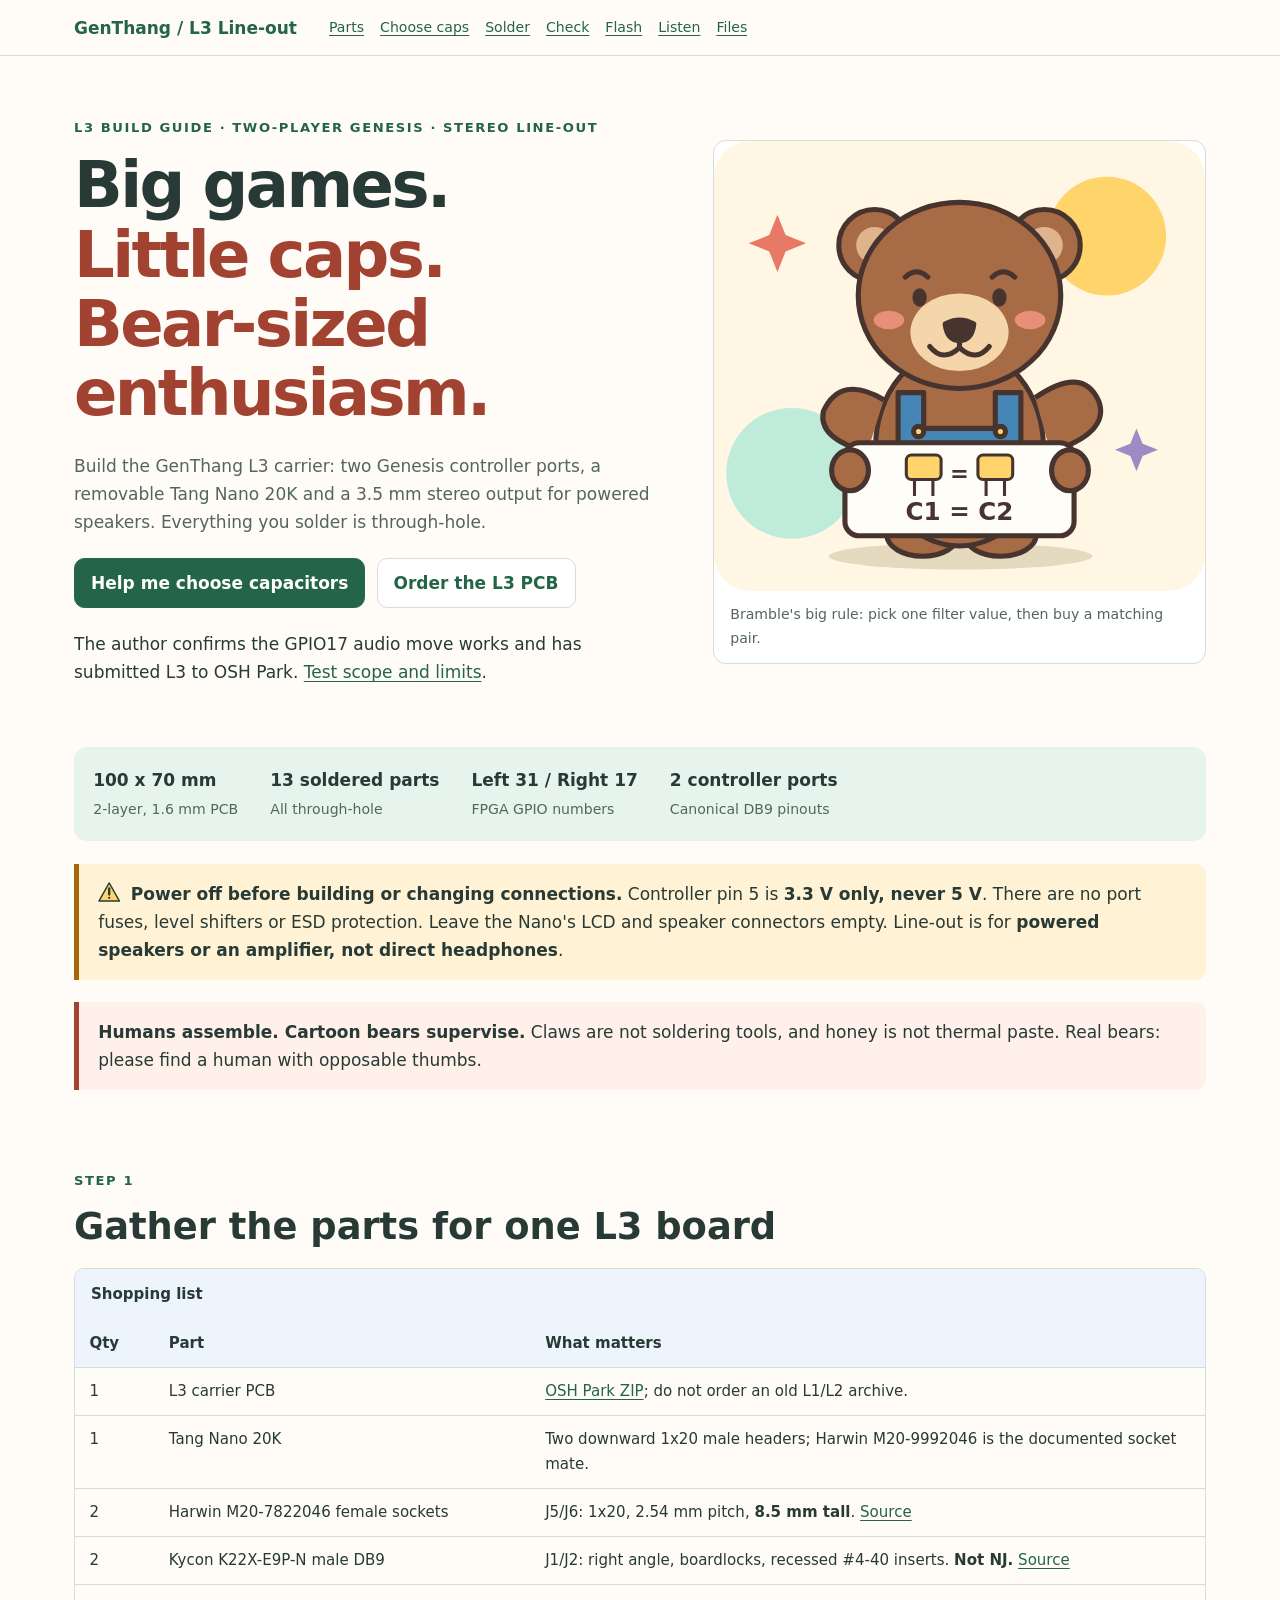
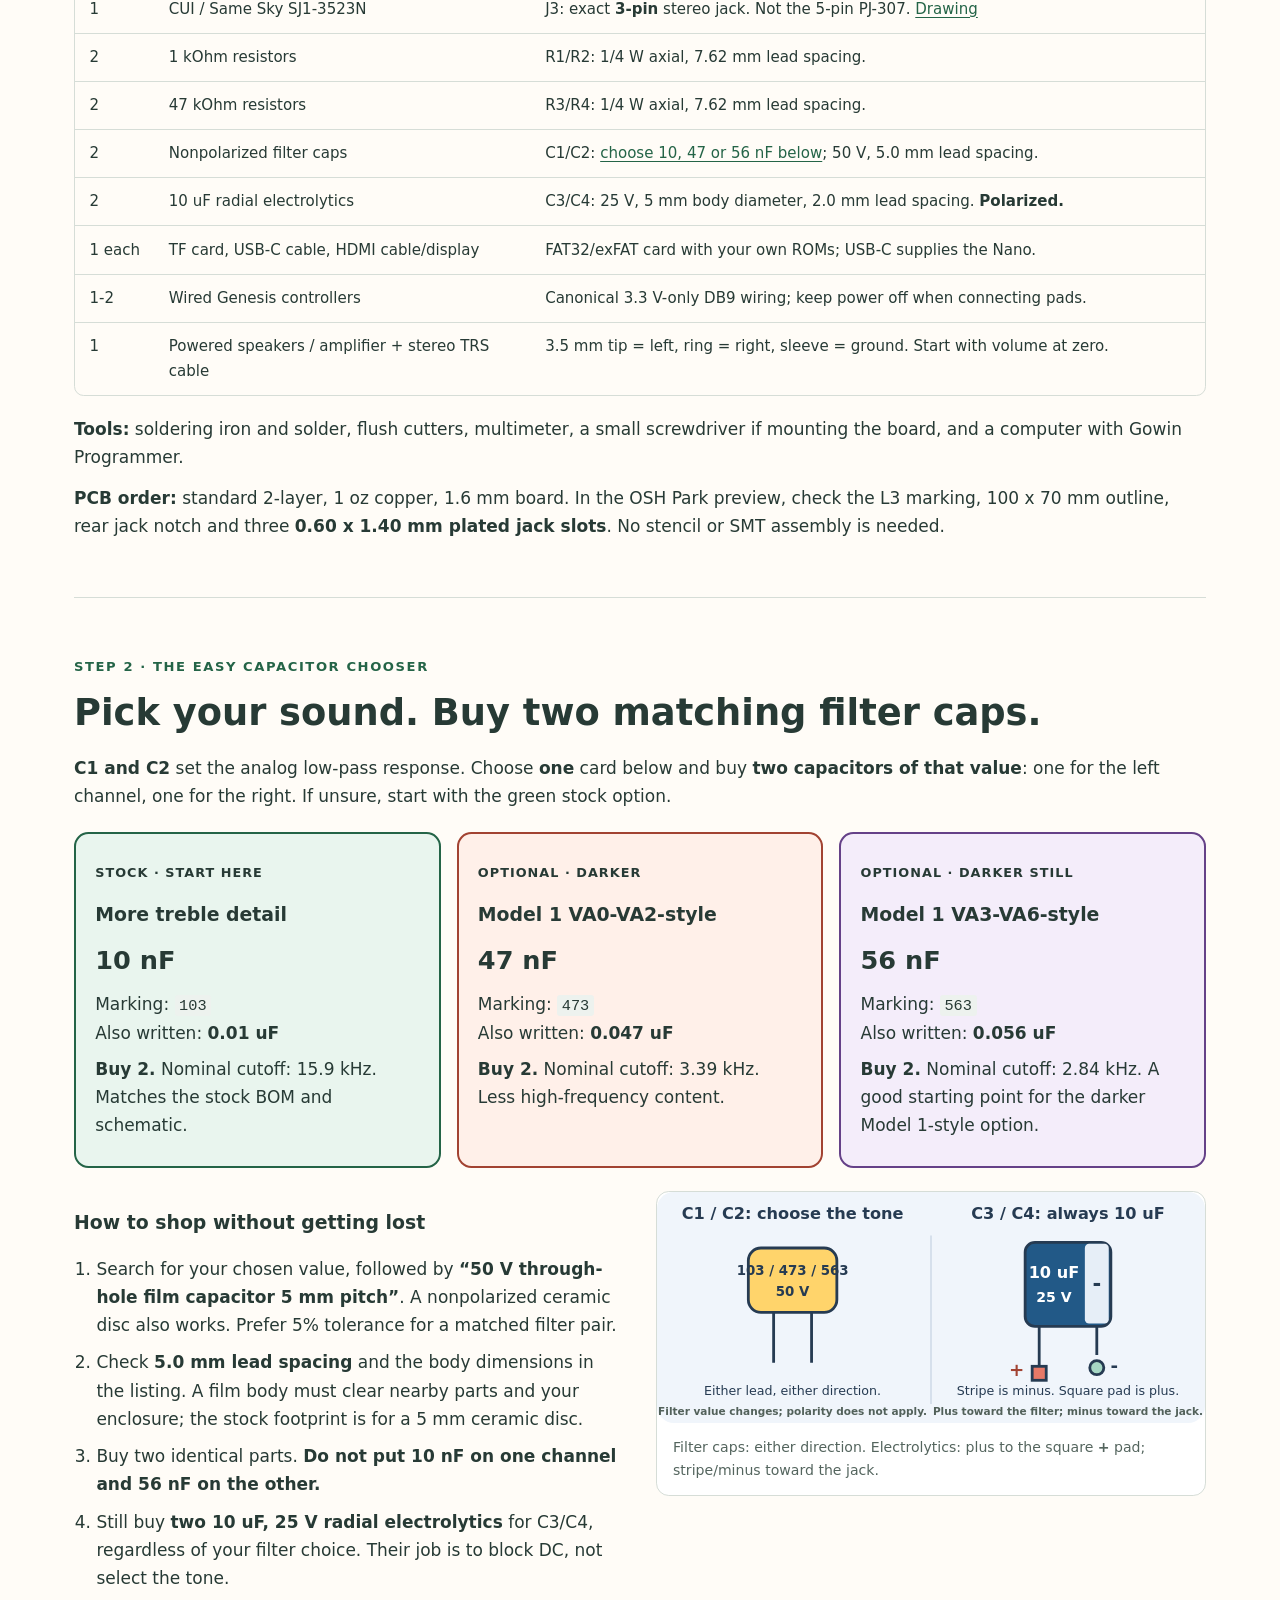
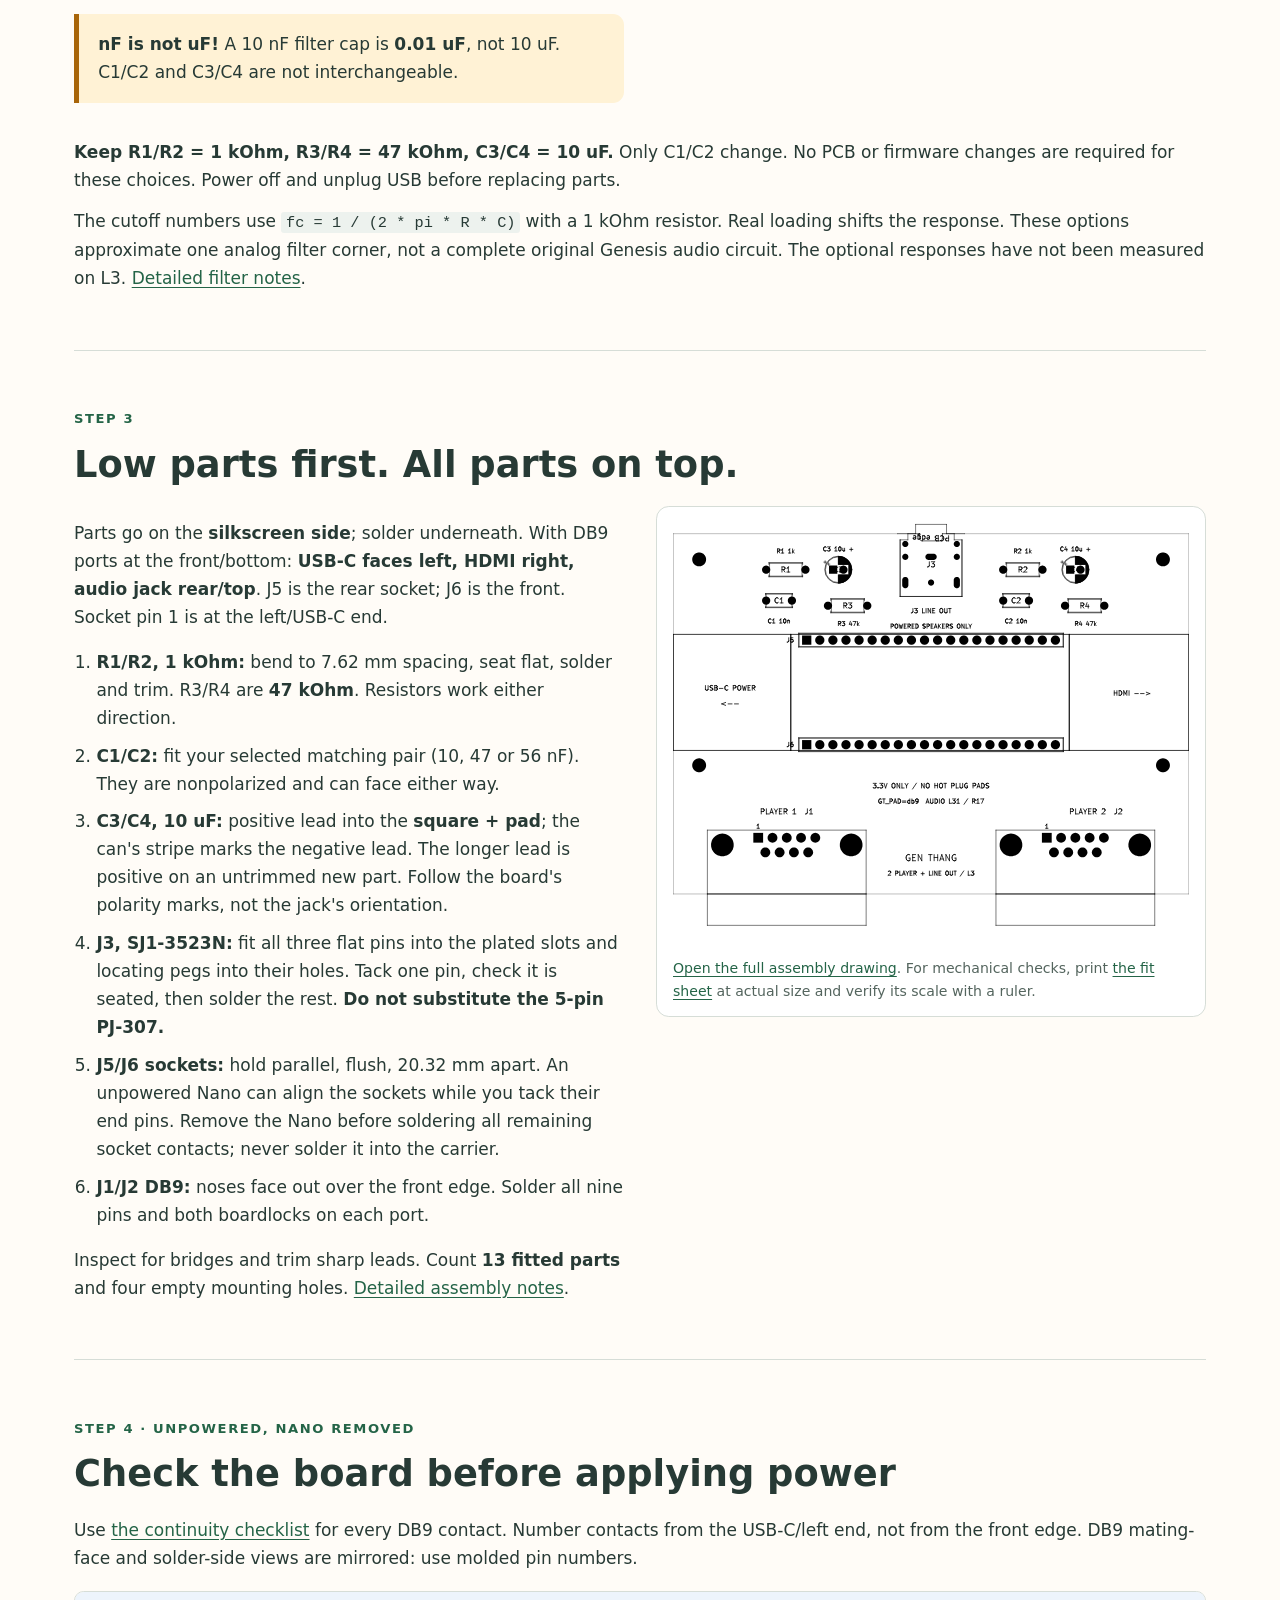
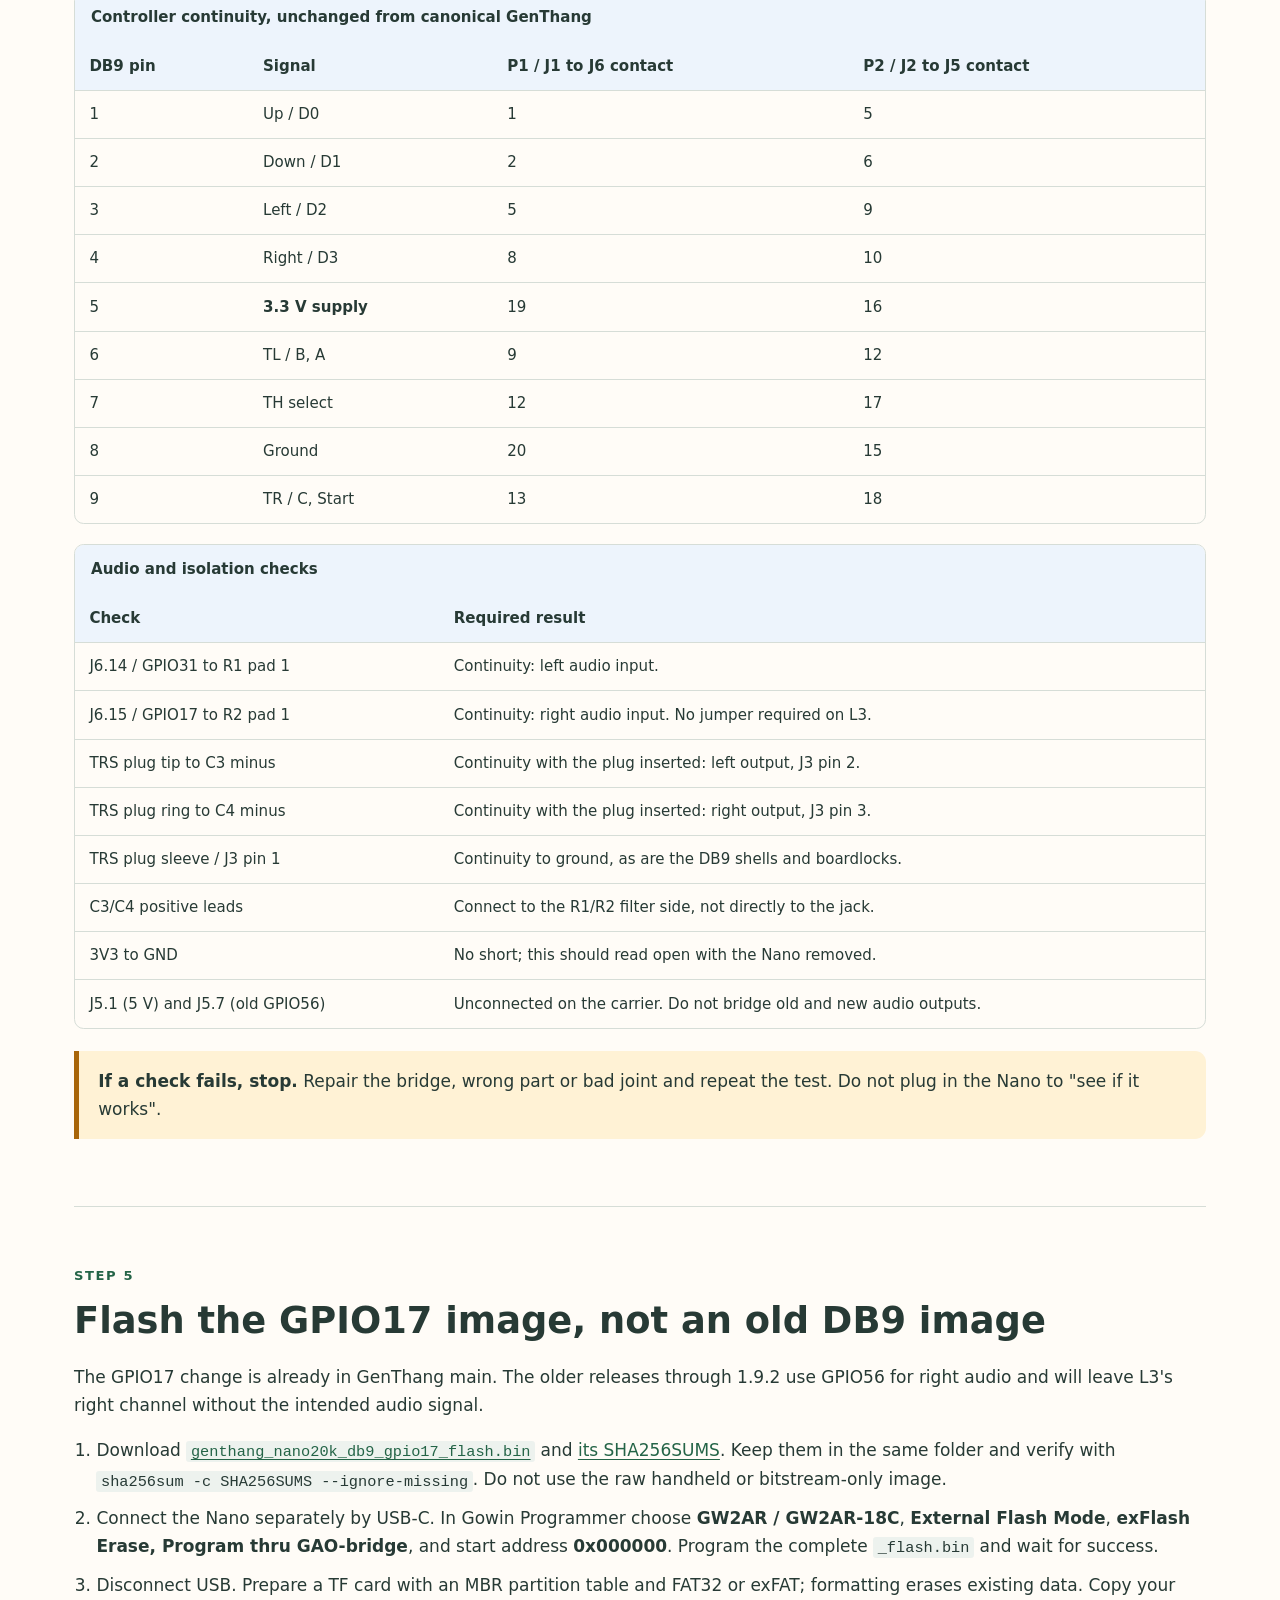
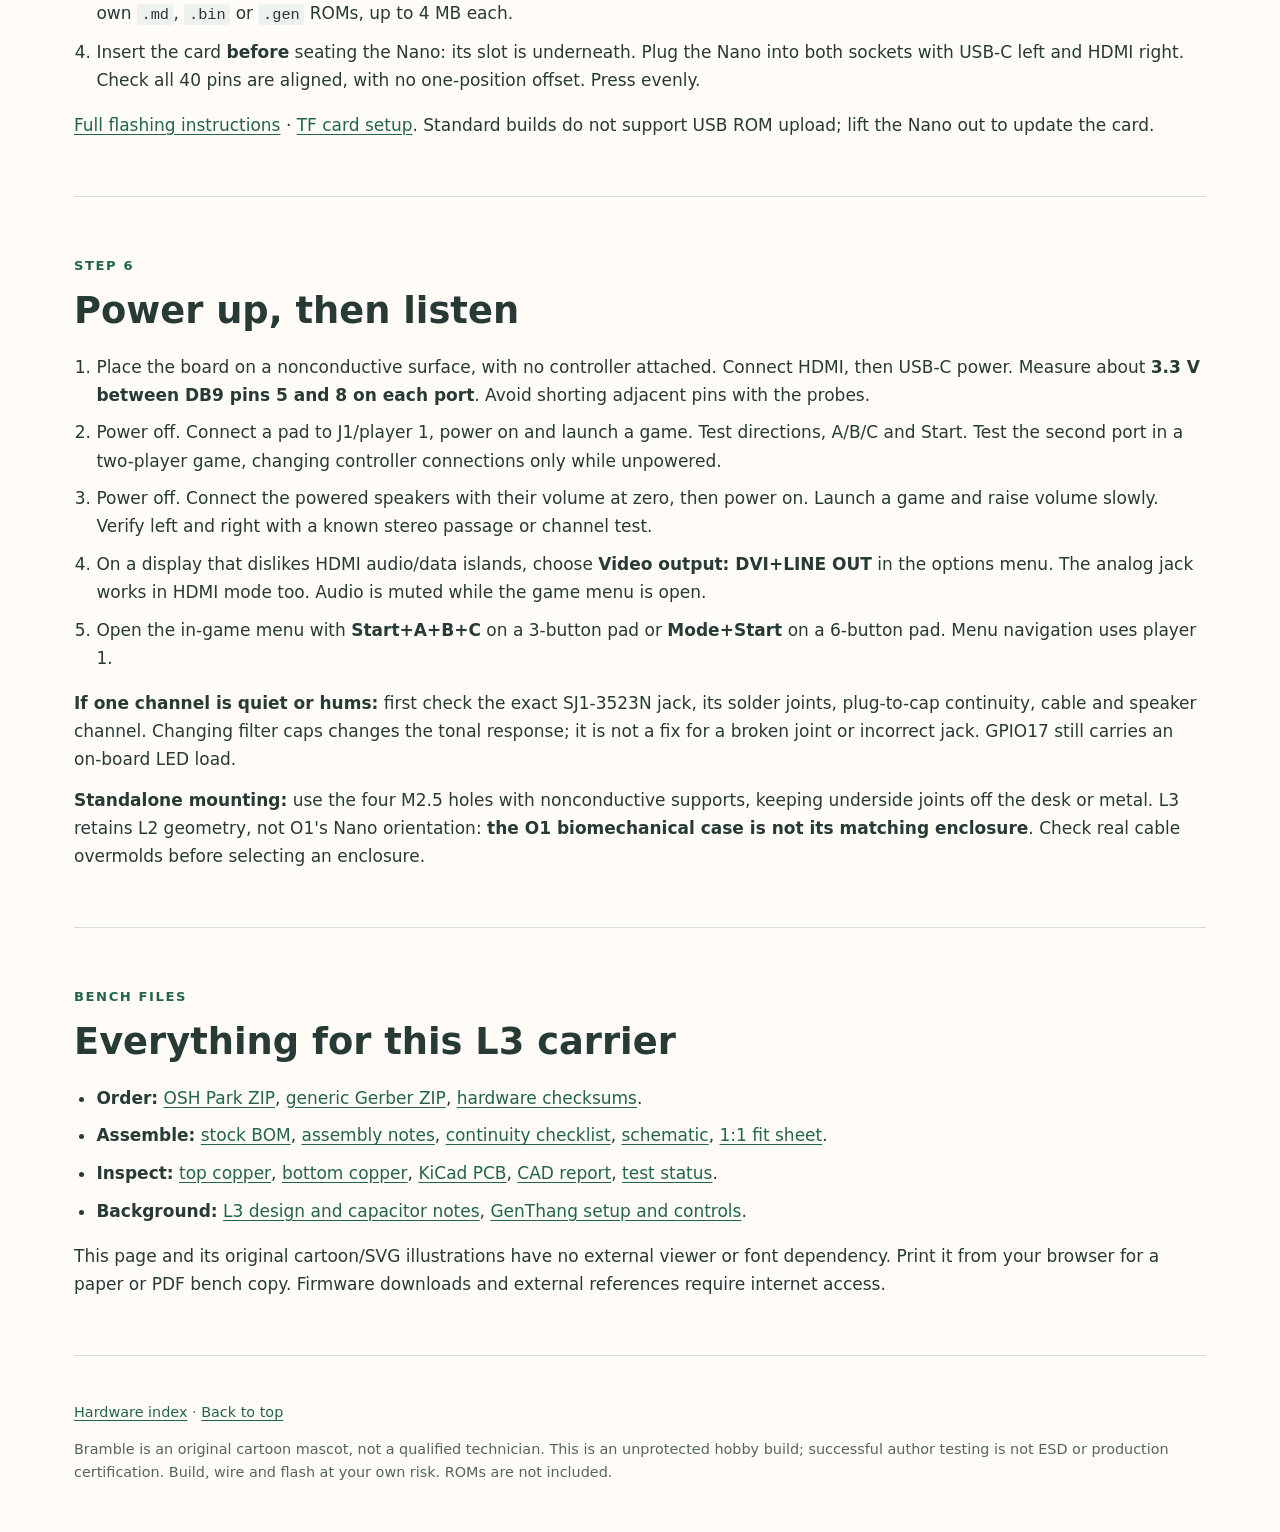
==== hardware/dual-db9-lineout-pcb/index.html @ 8c414268 "Add standalone L3 line-out carrier and colorful assembly guide Import the tested GPIO17 audio carrie" ====
<!doctype html>
<html lang="en">
<head>
<meta charset="utf-8">
<meta name="viewport" content="width=device-width, initial-scale=1">
<meta name="description" content="A colorful GenThang L3 dual-DB9 line-out build guide, with a cartoon bear, simple capacitor choices, soldering steps, GPIO17 firmware and electrical checks.">
<title>GenThang L3 · The bear's guide to stereo line-out</title>
<style>
  :root { color-scheme: light; --bg: #fffcf7; --panel: #fff; --text: #273a35; --muted: #54655e; --line: #d6ddd7; --green: #246447; --blue: #225987; --purple: #654188; --coral: #a24332; }
  * { box-sizing: border-box; }
  html { scroll-behavior: smooth; scroll-padding-top: 6rem; }
  body { margin: 0; color: var(--text); background: var(--bg); font: 17px/1.65 system-ui, sans-serif; overflow-wrap: anywhere; }
  a { color: var(--green); text-underline-offset: .2em; }
  a:hover { color: #163e2c; }
  a:focus-visible { outline: 3px solid var(--blue); outline-offset: 4px; }
  h1 { font-size: clamp(2.5rem, 5vw, 4.3rem); line-height: 1.08; letter-spacing: -.04em; margin: .7rem 0 1.5rem; }
  h1 span { color: var(--coral); }
  h2 { font-size: clamp(1.7rem, 3vw, 2.3rem); line-height: 1.2; margin: .5rem 0 1.2rem; }
  h3 { font-size: 1.18rem; margin: 1rem 0 .6rem; }
  p { margin: .8rem 0; }
  .skip { position: absolute; top: -5rem; left: 1rem; }
  .skip:focus { top: 1rem; z-index: 3; background: white; padding: .5rem; }
  nav { position: sticky; top: 0; z-index: 2; background: #fffcf7f5; border-bottom: 1px solid var(--line); }
  .nav-inner { max-width: 1180px; margin: auto; padding: .85rem 1.5rem; display: flex; align-items: center; gap: 2rem; }
  .brand { font-weight: 800; text-decoration: none; white-space: nowrap; }
  .nav-links { display: flex; gap: 1rem; overflow-x: auto; font-size: .88rem; }
  .nav-links a { white-space: nowrap; }
  header, main, footer { max-width: 1180px; margin: auto; padding: 0 1.5rem; }
  .hero { display: grid; grid-template-columns: minmax(0, 1.2fr) minmax(0, 1fr); gap: 3rem; align-items: center; padding-top: 3rem; padding-bottom: 3rem; }
  .eyebrow, .step-number { color: var(--green); font-weight: 800; font-size: .82rem; text-transform: uppercase; letter-spacing: .12em; }
  .lede, figcaption, footer { color: var(--muted); }
  .actions { display: flex; flex-wrap: wrap; gap: .7rem; margin: 1.4rem 0; }
  .button { padding: .6rem 1rem; border: 1px solid var(--line); border-radius: .65rem; text-decoration: none; font-weight: 750; background: white; }
  .button.primary { color: white; background: var(--green); border-color: var(--green); }
  .button:hover { border-color: var(--green); }
  .specs { display: flex; flex-wrap: wrap; gap: 1rem 2rem; padding: 1.2rem; background: #e7f4ed; border-radius: .8rem; }
  .specs span { color: var(--muted); font-size: .88rem; }
  .notice { border-left: 5px solid var(--blue); background: #edf4fc; padding: 1rem 1.2rem; margin: 1.4rem 0; border-radius: 0 .7rem .7rem 0; }
  .warning { border-color: #a86509; background: #fff2d5; }
  .bear-note { border-color: var(--coral); background: #fff0e9; }
  .warning-sign { display: inline-block; width: 1.4rem; height: 1.4rem; vertical-align: text-bottom; margin-right: .3rem; }
  section { padding: 2.8rem 0; border-bottom: 1px solid var(--line); }
  .split { display: grid; grid-template-columns: minmax(0, 1fr) minmax(0, 1fr); gap: 2rem; align-items: start; }
  .choices { display: grid; grid-template-columns: repeat(3, minmax(0, 1fr)); gap: 1rem; margin: 1.4rem 0; }
  .choice { padding: 1.2rem; border: 2px solid; border-radius: .9rem; }
  .choice.stock { background: #e9f5ee; border-color: var(--green); }
  .choice.warm { background: #fff0e9; border-color: var(--coral); }
  .choice.dark { background: #f4edfa; border-color: var(--purple); }
  .choice strong { font-size: 1.6rem; }
  .choice .label { font-size: .8rem; letter-spacing: .08em; text-transform: uppercase; font-weight: 800; }
  .choice p { margin: .5rem 0; }
  .table-wrap { overflow-x: auto; border: 1px solid var(--line); border-radius: .6rem; margin: 1.2rem 0; }
  table { width: 100%; border-collapse: collapse; font-size: .94rem; }
  caption { text-align: left; font-weight: 750; padding: .8rem 1rem; background: #edf4fc; }
  th, td { padding: .7rem .9rem; text-align: left; vertical-align: top; border-bottom: 1px solid var(--line); }
  th { background: #edf4fc; }
  tr:last-child td { border-bottom: 0; }
  td:first-child { white-space: nowrap; }
  figure { margin: 0; border: 1px solid var(--line); background: white; border-radius: .8rem; overflow: hidden; }
  img { display: block; width: 100%; height: auto; }
  .technical { padding: 1rem; }
  figcaption { padding: .8rem 1rem; font-size: .88rem; }
  ol, ul { padding-left: 1.4rem; }
  li { margin: .6rem 0; }
  code { font-size: .9em; background: #edf2ee; padding: .1em .3em; border-radius: .2rem; overflow-wrap: anywhere; }
  footer { padding-top: 2rem; padding-bottom: 2.5rem; font-size: .9rem; }
  @media (max-width: 760px) {
    html { scroll-padding-top: 9rem; }
    .hero, .split, .choices { grid-template-columns: minmax(0, 1fr); }
    .hero { padding-top: 2rem; gap: 1.5rem; }
    .hero figure { max-width: 440px; margin: auto; }
    .nav-inner { display: block; padding: .6rem 1rem; }
    .brand { white-space: normal; }
    .nav-links { margin-top: .4rem; }
    header, main, footer { padding-left: 1rem; padding-right: 1rem; }
    section { padding: 2rem 0; }
  }
  @media (prefers-reduced-motion: reduce) { html { scroll-behavior: auto; } }
  @media print {
    body { background: white; font-size: 11pt; }
    nav, .skip, .actions { display: none; }
    header, main, footer { max-width: none; padding: 0; }
    .hero, section { padding: 1rem 0; }
    .table-wrap { overflow: visible; }
    h2, h3 { break-after: avoid; }
    figure, tr, .notice, .choice { break-inside: avoid; }
  }
</style>
</head>
<body>
<a class="skip" href="#caps">Skip to the capacitor chooser</a>
<nav aria-label="L3 build guide">
  <div class="nav-inner">
    <a class="brand" href="#top">GenThang / L3 Line-out</a>
    <div class="nav-links">
      <a href="#parts">Parts</a><a href="#caps">Choose caps</a><a href="#solder">Solder</a>
      <a href="#check">Check</a><a href="#flash">Flash</a><a href="#listen">Listen</a><a href="#downloads">Files</a>
    </div>
  </div>
</nav>
<header class="hero" id="top">
  <div>
    <p class="eyebrow">L3 build guide · two-player Genesis · stereo line-out</p>
    <h1>Big games.<br><span>Little caps.<br>Bear-sized enthusiasm.</span></h1>
    <p class="lede">Build the GenThang L3 carrier: two Genesis controller ports,
      a removable Tang Nano 20K and a 3.5 mm stereo output for powered speakers.
      Everything you solder is through-hole.</p>
    <div class="actions">
      <a class="button primary" href="#caps">Help me choose capacitors</a>
      <a class="button" href="dual-db9-lineout-L3-OSHPARK.zip" download>Order the L3 PCB</a>
    </div>
    <p>The author confirms the GPIO17 audio move works and has submitted L3 to
      OSH Park. <a href="TEST-STATUS.md">Test scope and limits</a>.</p>
  </div>
  <figure>
    <img src="assets/bear.svg" width="480" height="440" alt="Bramble, a smiling cartoon bear in blue overalls, holding two matching filter capacitors">
    <figcaption>Bramble's big rule: pick one filter value, then buy a matching pair.</figcaption>
  </figure>
</header>
<main>
  <div class="specs" aria-label="Board specifications">
    <div><b>100 x 70 mm</b><br><span>2-layer, 1.6 mm PCB</span></div>
    <div><b>13 soldered parts</b><br><span>All through-hole</span></div>
    <div><b>Left 31 / Right 17</b><br><span>FPGA GPIO numbers</span></div>
    <div><b>2 controller ports</b><br><span>Canonical DB9 pinouts</span></div>
  </div>
  <aside class="notice warning">
    <svg class="warning-sign" xmlns="http://www.w3.org/2000/svg" viewBox="0 0 48 48" aria-hidden="true">
      <path d="M24 4L46 43H2Z" fill="#ffd46b" stroke="#273a35" stroke-width="3" stroke-linejoin="round"/>
      <path d="M24 16v13" stroke="#273a35" stroke-width="5" stroke-linecap="round"/>
      <circle cx="24" cy="36" r="2.5" fill="#273a35"/>
    </svg>
    <b>Power off before building or changing connections.</b> Controller pin 5 is
    <b>3.3 V only, never 5 V</b>. There are no port fuses, level shifters or ESD
    protection. Leave the Nano's LCD and speaker connectors empty.
    Line-out is for <b>powered speakers or an amplifier, not direct headphones</b>.
  </aside>
  <aside class="notice bear-note">
    <b>Humans assemble. Cartoon bears supervise.</b> Claws are not soldering tools,
    and honey is not thermal paste. Real bears: please find a human with opposable thumbs.
  </aside>

  <section id="parts">
    <p class="step-number">Step 1</p><h2>Gather the parts for one L3 board</h2>
    <div class="table-wrap">
      <table>
        <caption>Shopping list</caption>
        <thead><tr><th scope="col">Qty</th><th scope="col">Part</th><th scope="col">What matters</th></tr></thead>
        <tbody>
          <tr><td>1</td><td>L3 carrier PCB</td><td><a href="dual-db9-lineout-L3-OSHPARK.zip" download>OSH Park ZIP</a>; do not order an old L1/L2 archive.</td></tr>
          <tr><td>1</td><td>Tang Nano 20K</td><td>Two downward 1x20 male headers; Harwin M20-9992046 is the documented socket mate.</td></tr>
          <tr><td>2</td><td>Harwin M20-7822046 female sockets</td><td>J5/J6: 1x20, 2.54 mm pitch, <b>8.5 mm tall</b>. <a href="https://www.digikey.com/en/products/detail/harwin-inc/M20-7822046/1905">Source</a></td></tr>
          <tr><td>2</td><td>Kycon K22X-E9P-N male DB9</td><td>J1/J2: right angle, boardlocks, recessed #4-40 inserts. <b>Not NJ.</b> <a href="https://www.digikey.com/en/products/detail/kycon-inc/K22X-E9P-N/2596805">Source</a></td></tr>
          <tr><td>1</td><td>CUI / Same Sky SJ1-3523N</td><td>J3: exact <b>3-pin</b> stereo jack. Not the 5-pin PJ-307. <a href="reference/cui-SJ1-352XN.pdf">Drawing</a></td></tr>
          <tr><td>2</td><td>1 kOhm resistors</td><td>R1/R2: 1/4 W axial, 7.62 mm lead spacing.</td></tr>
          <tr><td>2</td><td>47 kOhm resistors</td><td>R3/R4: 1/4 W axial, 7.62 mm lead spacing.</td></tr>
          <tr><td>2</td><td>Nonpolarized filter caps</td><td>C1/C2: <a href="#caps">choose 10, 47 or 56 nF below</a>; 50 V, 5.0 mm lead spacing.</td></tr>
          <tr><td>2</td><td>10 uF radial electrolytics</td><td>C3/C4: 25 V, 5 mm body diameter, 2.0 mm lead spacing. <b>Polarized.</b></td></tr>
          <tr><td>1 each</td><td>TF card, USB-C cable, HDMI cable/display</td><td>FAT32/exFAT card with your own ROMs; USB-C supplies the Nano.</td></tr>
          <tr><td>1-2</td><td>Wired Genesis controllers</td><td>Canonical 3.3 V-only DB9 wiring; keep power off when connecting pads.</td></tr>
          <tr><td>1</td><td>Powered speakers / amplifier + stereo TRS cable</td><td>3.5 mm tip = left, ring = right, sleeve = ground. Start with volume at zero.</td></tr>
        </tbody>
      </table>
    </div>
    <p><b>Tools:</b> soldering iron and solder, flush cutters, multimeter, a small
      screwdriver if mounting the board, and a computer with Gowin Programmer.</p>
    <p><b>PCB order:</b> standard 2-layer, 1 oz copper, 1.6 mm board. In the OSH Park
      preview, check the L3 marking, 100 x 70 mm outline, rear jack notch and three
      <b>0.60 x 1.40 mm plated jack slots</b>. No stencil or SMT assembly is needed.</p>
  </section>

  <section id="caps">
    <p class="step-number">Step 2 · The easy capacitor chooser</p>
    <h2>Pick your sound. Buy two matching filter caps.</h2>
    <p><b>C1 and C2</b> set the analog low-pass response. Choose <b>one</b> card below
      and buy <b>two capacitors of that value</b>: one for the left channel, one for the right.
      If unsure, start with the green stock option.</p>
    <div class="choices">
      <article class="choice stock" data-cap-nf="10">
        <p class="label">Stock · start here</p><h3>More treble detail</h3>
        <strong>10 nF</strong><p>Marking: <code>103</code><br>Also written: <b>0.01 uF</b></p>
        <p><b>Buy 2.</b> Nominal cutoff: 15.9 kHz. Matches the stock BOM and schematic.</p>
      </article>
      <article class="choice warm" data-cap-nf="47">
        <p class="label">Optional · darker</p><h3>Model 1 VA0-VA2-style</h3>
        <strong>47 nF</strong><p>Marking: <code>473</code><br>Also written: <b>0.047 uF</b></p>
        <p><b>Buy 2.</b> Nominal cutoff: 3.39 kHz. Less high-frequency content.</p>
      </article>
      <article class="choice dark" data-cap-nf="56">
        <p class="label">Optional · darker still</p><h3>Model 1 VA3-VA6-style</h3>
        <strong>56 nF</strong><p>Marking: <code>563</code><br>Also written: <b>0.056 uF</b></p>
        <p><b>Buy 2.</b> Nominal cutoff: 2.84 kHz. A good starting point for the darker Model 1-style option.</p>
      </article>
    </div>
    <div class="split">
      <div>
        <h3>How to shop without getting lost</h3>
        <ol>
          <li>Search for your chosen value, followed by <b>“50 V through-hole film
            capacitor 5 mm pitch”</b>. A nonpolarized ceramic disc also works.
            Prefer 5% tolerance for a matched filter pair.</li>
          <li>Check <b>5.0 mm lead spacing</b> and the body dimensions in the listing.
            A film body must clear nearby parts and your enclosure; the stock footprint
            is for a 5 mm ceramic disc.</li>
          <li>Buy two identical parts. <b>Do not put 10 nF on one channel and 56 nF on the other.</b></li>
          <li>Still buy <b>two 10 uF, 25 V radial electrolytics</b> for C3/C4,
            regardless of your filter choice. Their job is to block DC, not select the tone.</li>
        </ol>
        <aside class="notice warning"><b>nF is not uF!</b> A 10 nF filter cap is
          <b>0.01 uF</b>, not 10 uF. C1/C2 and C3/C4 are not interchangeable.</aside>
      </div>
      <figure>
        <img src="assets/capacitors.svg" width="780" height="330" loading="lazy"
          alt="Nonpolarized C1/C2 filter caps beside polarized C3/C4 electrolytics, showing plus to the square pad and the minus stripe toward the jack">
        <figcaption>Filter caps: either direction. Electrolytics: plus to the square
          <b>+</b> pad; stripe/minus toward the jack.</figcaption>
      </figure>
    </div>
    <p><b>Keep R1/R2 = 1 kOhm, R3/R4 = 47 kOhm, C3/C4 = 10 uF.</b>
      Only C1/C2 change. No PCB or firmware changes are required for these choices.
      Power off and unplug USB before replacing parts.</p>
    <p>The cutoff numbers use <code>fc = 1 / (2 * pi * R * C)</code> with a 1 kOhm
      resistor. Real loading shifts the response. These options approximate one
      analog filter corner, not a complete original Genesis audio circuit.
      The optional responses have not been measured on L3.
      <a href="README.md#optional-model-1-style-low-pass-filter">Detailed filter notes</a>.</p>
  </section>

  <section id="solder">
    <p class="step-number">Step 3</p><h2>Low parts first. All parts on top.</h2>
    <div class="split">
      <div>
        <p>Parts go on the <b>silkscreen side</b>; solder underneath. With DB9 ports
          at the front/bottom: <b>USB-C faces left, HDMI right, audio jack rear/top</b>.
          J5 is the rear socket; J6 is the front. Socket pin 1 is at the left/USB-C end.</p>
        <ol>
          <li><b>R1/R2, 1 kOhm:</b> bend to 7.62 mm spacing, seat flat, solder and trim.
            R3/R4 are <b>47 kOhm</b>. Resistors work either direction.</li>
          <li><b>C1/C2:</b> fit your selected matching pair (10, 47 or 56 nF).
            They are nonpolarized and can face either way.</li>
          <li><b>C3/C4, 10 uF:</b> positive lead into the <b>square + pad</b>;
            the can's stripe marks the negative lead. The longer lead is positive
            on an untrimmed new part. Follow the board's polarity marks, not the jack's orientation.</li>
          <li><b>J3, SJ1-3523N:</b> fit all three flat pins into the plated slots
            and locating pegs into their holes. Tack one pin, check it is seated,
            then solder the rest. <b>Do not substitute the 5-pin PJ-307.</b></li>
          <li><b>J5/J6 sockets:</b> hold parallel, flush, 20.32 mm apart.
            An unpowered Nano can align the sockets while you tack their end pins.
            Remove the Nano before soldering all remaining socket contacts; never solder it into the carrier.</li>
          <li><b>J1/J2 DB9:</b> noses face out over the front edge.
            Solder all nine pins and both boardlocks on each port.</li>
        </ol>
        <p>Inspect for bridges and trim sharp leads. Count <b>13 fitted parts</b>
          and four empty mounting holes. <a href="ASSEMBLY.md">Detailed assembly notes</a>.</p>
      </div>
      <figure>
        <img class="technical" src="assembly-top.svg" loading="lazy" alt="L3 top-side assembly drawing with the rotated Nano sockets, rear audio filter and front DB9 ports">
        <figcaption><a href="assembly-top.svg">Open the full assembly drawing</a>.
          For mechanical checks, print <a href="fit-1to1.svg">the fit sheet</a> at
          actual size and verify its scale with a ruler.</figcaption>
      </figure>
    </div>
  </section>

  <section id="check">
    <p class="step-number">Step 4 · Unpowered, Nano removed</p>
    <h2>Check the board before applying power</h2>
    <p>Use <a href="net-test.csv" download>the continuity checklist</a> for every DB9
      contact. Number contacts from the USB-C/left end, not from the front edge.
      DB9 mating-face and solder-side views are mirrored: use molded pin numbers.</p>
    <div class="table-wrap">
      <table>
        <caption>Controller continuity, unchanged from canonical GenThang</caption>
        <thead><tr><th scope="col">DB9 pin</th><th scope="col">Signal</th><th scope="col">P1 / J1 to J6 contact</th><th scope="col">P2 / J2 to J5 contact</th></tr></thead>
        <tbody>
          <tr><td>1</td><td>Up / D0</td><td>1</td><td>5</td></tr>
          <tr><td>2</td><td>Down / D1</td><td>2</td><td>6</td></tr>
          <tr><td>3</td><td>Left / D2</td><td>5</td><td>9</td></tr>
          <tr><td>4</td><td>Right / D3</td><td>8</td><td>10</td></tr>
          <tr><td>5</td><td><b>3.3 V supply</b></td><td>19</td><td>16</td></tr>
          <tr><td>6</td><td>TL / B, A</td><td>9</td><td>12</td></tr>
          <tr><td>7</td><td>TH select</td><td>12</td><td>17</td></tr>
          <tr><td>8</td><td>Ground</td><td>20</td><td>15</td></tr>
          <tr><td>9</td><td>TR / C, Start</td><td>13</td><td>18</td></tr>
        </tbody>
      </table>
    </div>
    <div class="table-wrap">
      <table>
        <caption>Audio and isolation checks</caption>
        <thead><tr><th scope="col">Check</th><th scope="col">Required result</th></tr></thead>
        <tbody>
          <tr><td>J6.14 / GPIO31 to R1 pad 1</td><td>Continuity: left audio input.</td></tr>
          <tr><td>J6.15 / GPIO17 to R2 pad 1</td><td>Continuity: right audio input. No jumper required on L3.</td></tr>
          <tr><td>TRS plug tip to C3 minus</td><td>Continuity with the plug inserted: left output, J3 pin 2.</td></tr>
          <tr><td>TRS plug ring to C4 minus</td><td>Continuity with the plug inserted: right output, J3 pin 3.</td></tr>
          <tr><td>TRS plug sleeve / J3 pin 1</td><td>Continuity to ground, as are the DB9 shells and boardlocks.</td></tr>
          <tr><td>C3/C4 positive leads</td><td>Connect to the R1/R2 filter side, not directly to the jack.</td></tr>
          <tr><td>3V3 to GND</td><td>No short; this should read open with the Nano removed.</td></tr>
          <tr><td>J5.1 (5 V) and J5.7 (old GPIO56)</td><td>Unconnected on the carrier. Do not bridge old and new audio outputs.</td></tr>
        </tbody>
      </table>
    </div>
    <aside class="notice warning"><b>If a check fails, stop.</b> Repair the bridge,
      wrong part or bad joint and repeat the test. Do not plug in the Nano to
      "see if it works".</aside>
  </section>

  <section id="flash">
    <p class="step-number">Step 5</p><h2>Flash the GPIO17 image, not an old DB9 image</h2>
    <p>The GPIO17 change is already in GenThang main. The older releases through
      1.9.2 use GPIO56 for right audio and will leave L3's right channel without the
      intended audio signal.</p>
    <ol>
      <li>Download <a href="https://raw.githubusercontent.com/shawnchivers/genthang/main/builds/db9-gpio17/genthang_nano20k_db9_gpio17_flash.bin" download><code>genthang_nano20k_db9_gpio17_flash.bin</code></a>
        and <a href="https://raw.githubusercontent.com/shawnchivers/genthang/main/builds/db9-gpio17/SHA256SUMS">its SHA256SUMS</a>.
        Keep them in the same folder and verify with
        <code>sha256sum -c SHA256SUMS --ignore-missing</code>. Do not use the raw handheld or bitstream-only image.</li>
      <li>Connect the Nano separately by USB-C. In Gowin Programmer choose
        <b>GW2AR / GW2AR-18C</b>, <b>External Flash Mode</b>,
        <b>exFlash Erase, Program thru GAO-bridge</b>, and start address
        <b>0x000000</b>. Program the complete <code>_flash.bin</code> and wait for success.</li>
      <li>Disconnect USB. Prepare a TF card with an MBR partition table and FAT32
        or exFAT; formatting erases existing data. Copy your own <code>.md</code>,
        <code>.bin</code> or <code>.gen</code> ROMs, up to 4 MB each.</li>
      <li>Insert the card <b>before</b> seating the Nano: its slot is underneath.
        Plug the Nano into both sockets with USB-C left and HDMI right. Check all
        40 pins are aligned, with no one-position offset. Press evenly.</li>
    </ol>
    <p><a href="https://github.com/shawnchivers/genthang#1-flash-the-board">Full flashing instructions</a>
      · <a href="https://github.com/shawnchivers/genthang#2-prepare-the-tf-card">TF card setup</a>.
      Standard builds do not support USB ROM upload; lift the Nano out to update the card.</p>
  </section>

  <section id="listen">
    <p class="step-number">Step 6</p><h2>Power up, then listen</h2>
    <ol>
      <li>Place the board on a nonconductive surface, with no controller attached.
        Connect HDMI, then USB-C power. Measure about <b>3.3 V between DB9 pins 5
        and 8 on each port</b>. Avoid shorting adjacent pins with the probes.</li>
      <li>Power off. Connect a pad to J1/player 1, power on and launch a game.
        Test directions, A/B/C and Start. Test the second port in a two-player game,
        changing controller connections only while unpowered.</li>
      <li>Power off. Connect the powered speakers with their volume at zero,
        then power on. Launch a game and raise volume slowly.
        Verify left and right with a known stereo passage or channel test.</li>
      <li>On a display that dislikes HDMI audio/data islands, choose
        <b>Video output: DVI+LINE OUT</b> in the options menu.
        The analog jack works in HDMI mode too. Audio is muted while the game menu is open.</li>
      <li>Open the in-game menu with <b>Start+A+B+C</b> on a 3-button pad or
        <b>Mode+Start</b> on a 6-button pad. Menu navigation uses player 1.</li>
    </ol>
    <p><b>If one channel is quiet or hums:</b> first check the exact SJ1-3523N jack,
      its solder joints, plug-to-cap continuity, cable and speaker channel.
      Changing filter caps changes the tonal response; it is not a fix for a broken joint
      or incorrect jack. GPIO17 still carries an on-board LED load.</p>
    <p><b>Standalone mounting:</b> use the four M2.5 holes with nonconductive supports,
      keeping underside joints off the desk or metal. L3 retains L2 geometry, not
      O1's Nano orientation: <b>the O1 biomechanical case is not its matching enclosure</b>.
      Check real cable overmolds before selecting an enclosure.</p>
  </section>

  <section id="downloads">
    <p class="step-number">Bench files</p><h2>Everything for this L3 carrier</h2>
    <ul>
      <li><b>Order:</b> <a href="dual-db9-lineout-L3-OSHPARK.zip" download>OSH Park ZIP</a>,
        <a href="dual-db9-lineout-L3-gerbers.zip" download>generic Gerber ZIP</a>,
        <a href="SHA256SUMS">hardware checksums</a>.</li>
      <li><b>Assemble:</b> <a href="BOM.csv" download>stock BOM</a>,
        <a href="ASSEMBLY.md">assembly notes</a>, <a href="net-test.csv" download>continuity checklist</a>,
        <a href="schematic.pdf">schematic</a>, <a href="fit-1to1.svg">1:1 fit sheet</a>.</li>
      <li><b>Inspect:</b> <a href="board-top.svg">top copper</a>,
        <a href="board-bottom.svg">bottom copper</a>, <a href="dual-db9-lineout-pcb.kicad_pcb" download>KiCad PCB</a>,
        <a href="validation.json">CAD report</a>, <a href="TEST-STATUS.md">test status</a>.</li>
      <li><b>Background:</b> <a href="README.md">L3 design and capacitor notes</a>,
        <a href="https://github.com/shawnchivers/genthang">GenThang setup and controls</a>.</li>
    </ul>
    <p>This page and its original cartoon/SVG illustrations have no external viewer or
      font dependency. Print it from your browser for a paper or PDF bench copy.
      Firmware downloads and external references require internet access.</p>
  </section>
</main>
<footer>
  <p><a href="../README.md">Hardware index</a> · <a href="#top">Back to top</a></p>
  <p>Bramble is an original cartoon mascot, not a qualified technician. This is an
    unprotected hobby build; successful author testing is not ESD or production
    certification. Build, wire and flash at your own risk. ROMs are not included.</p>
</footer>
</body>
</html>
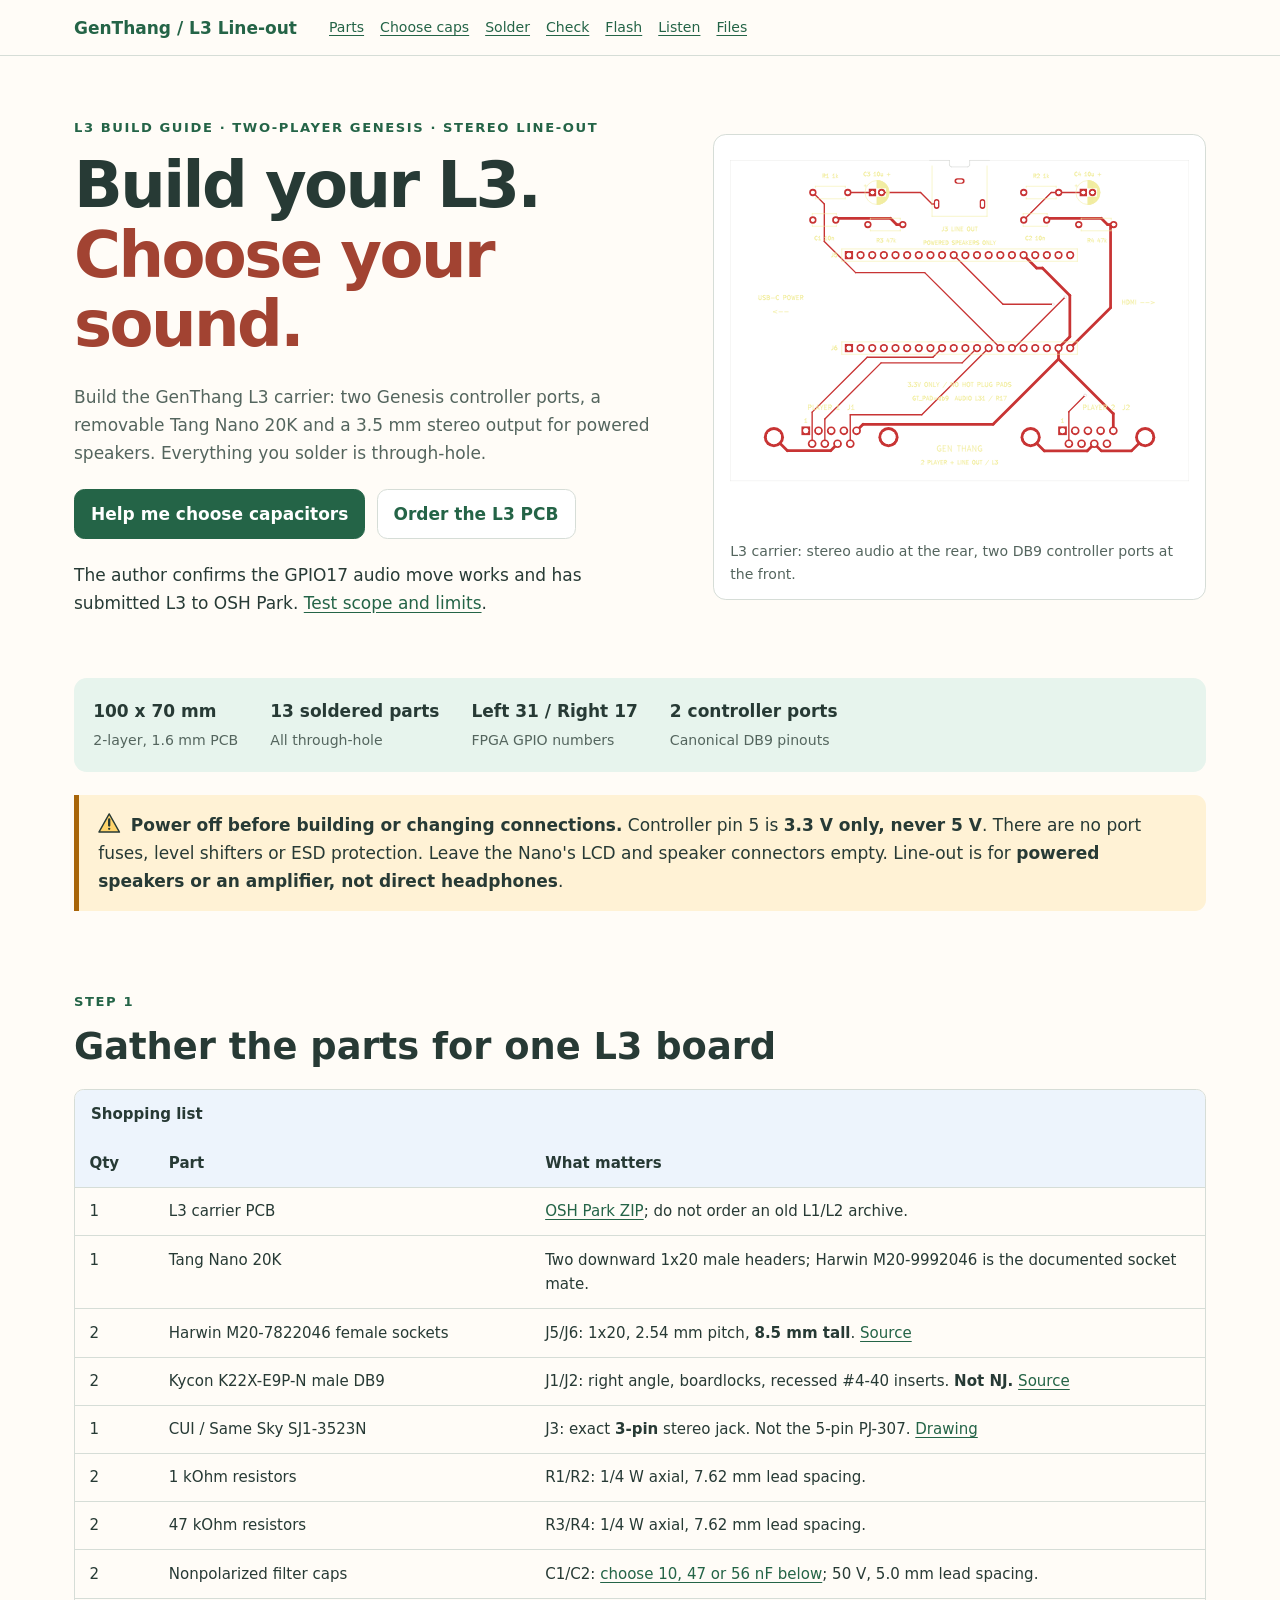
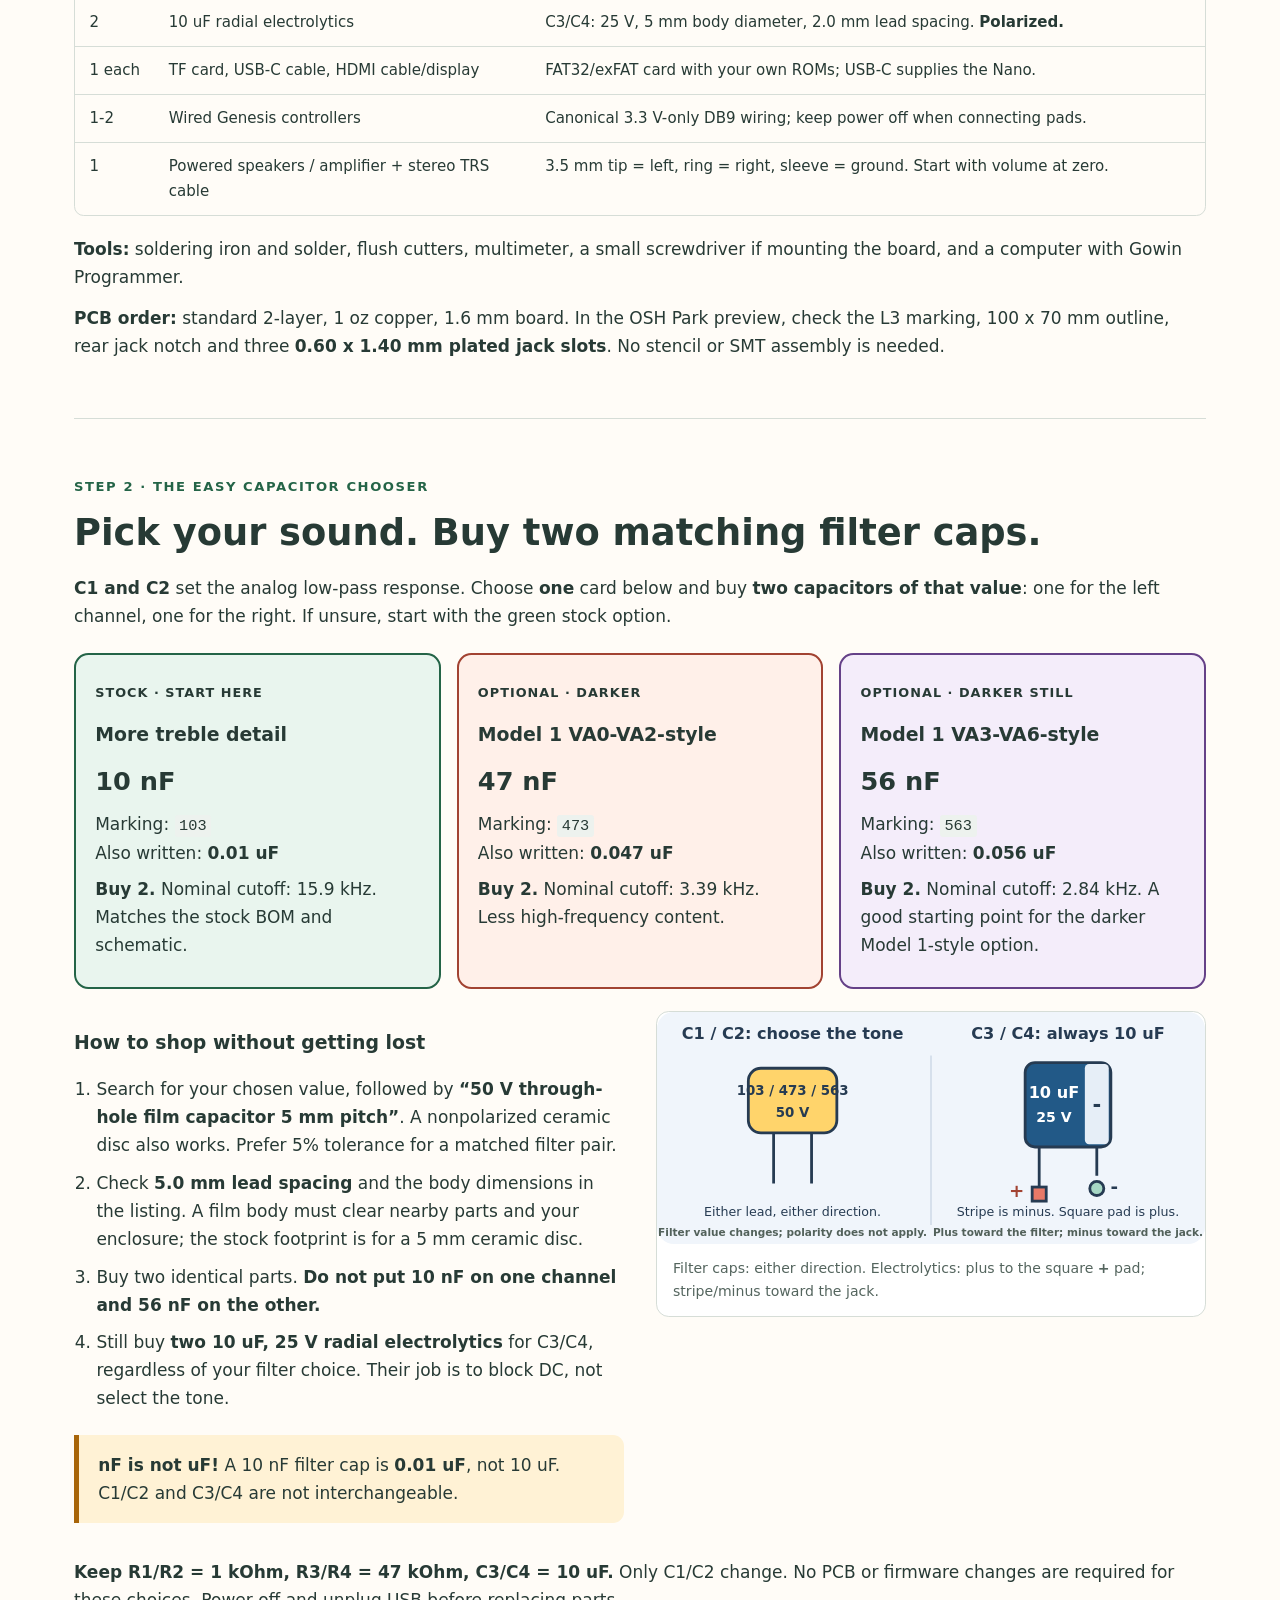
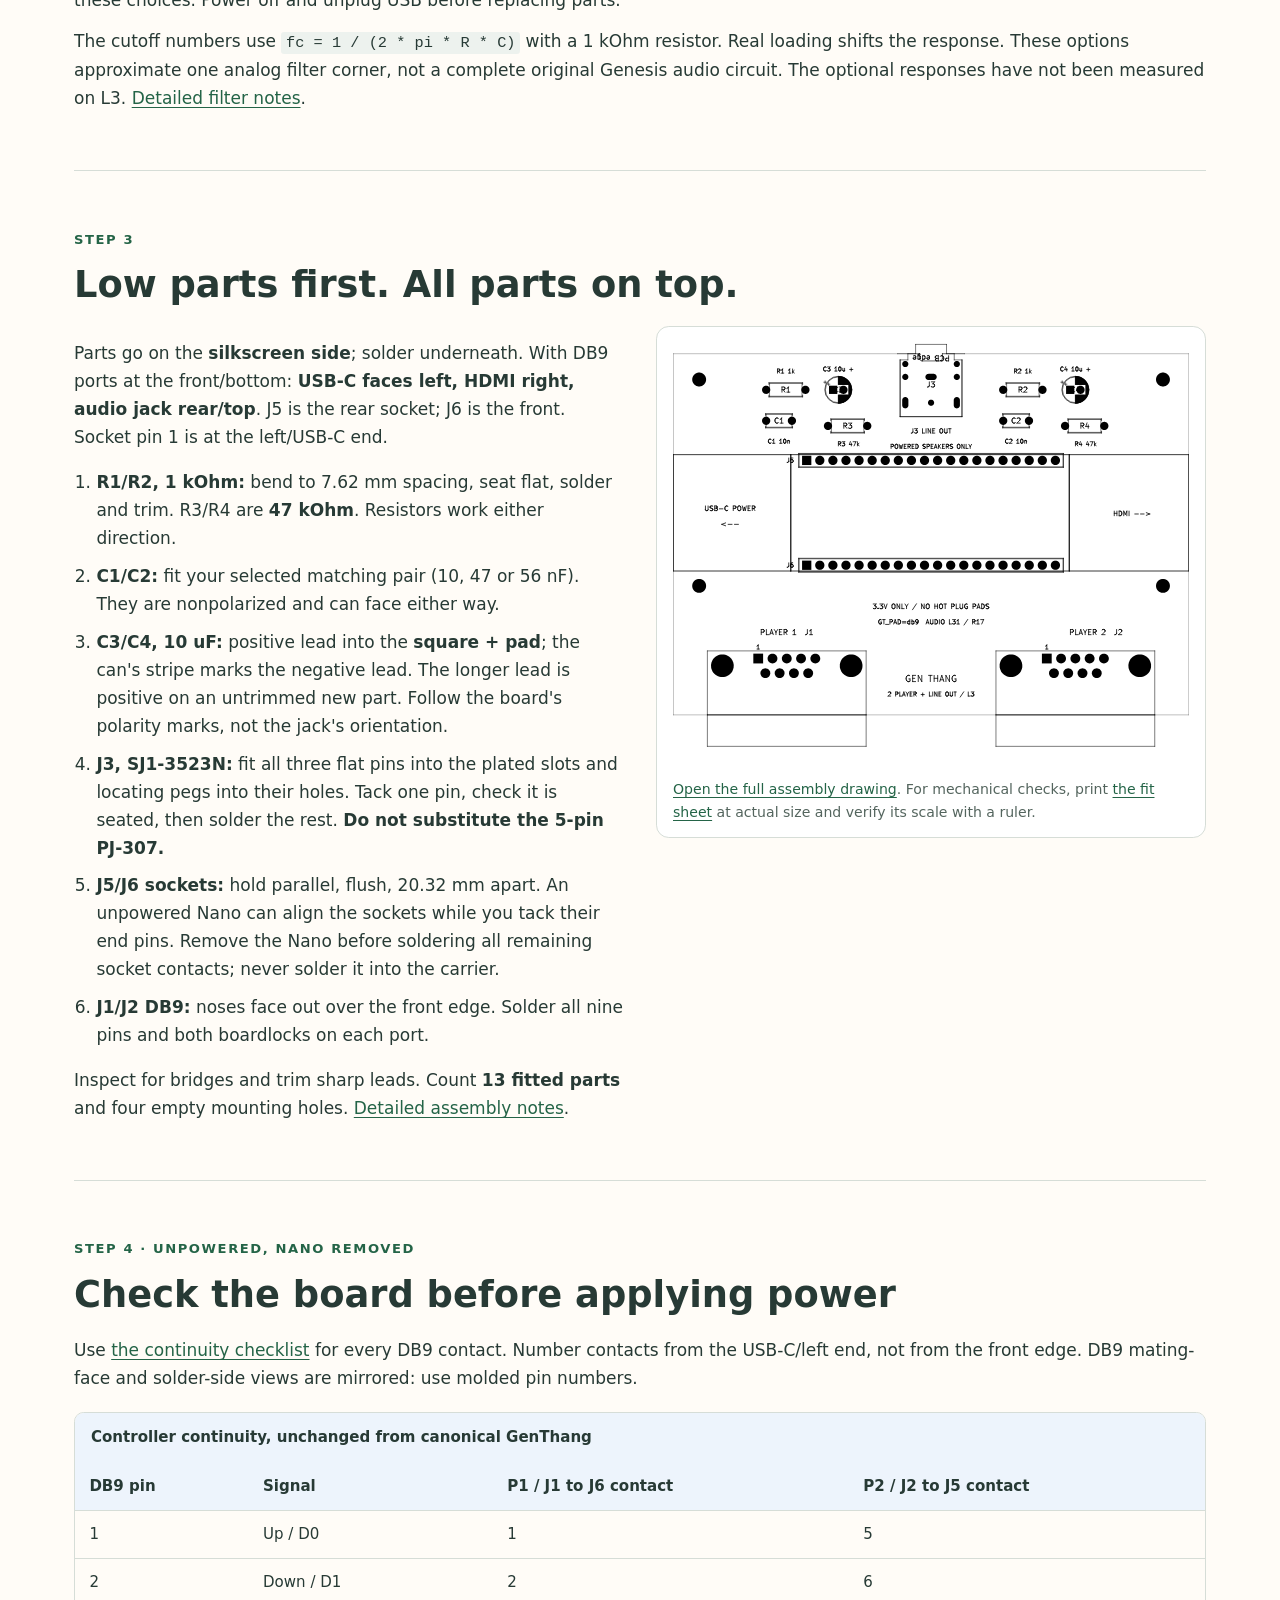
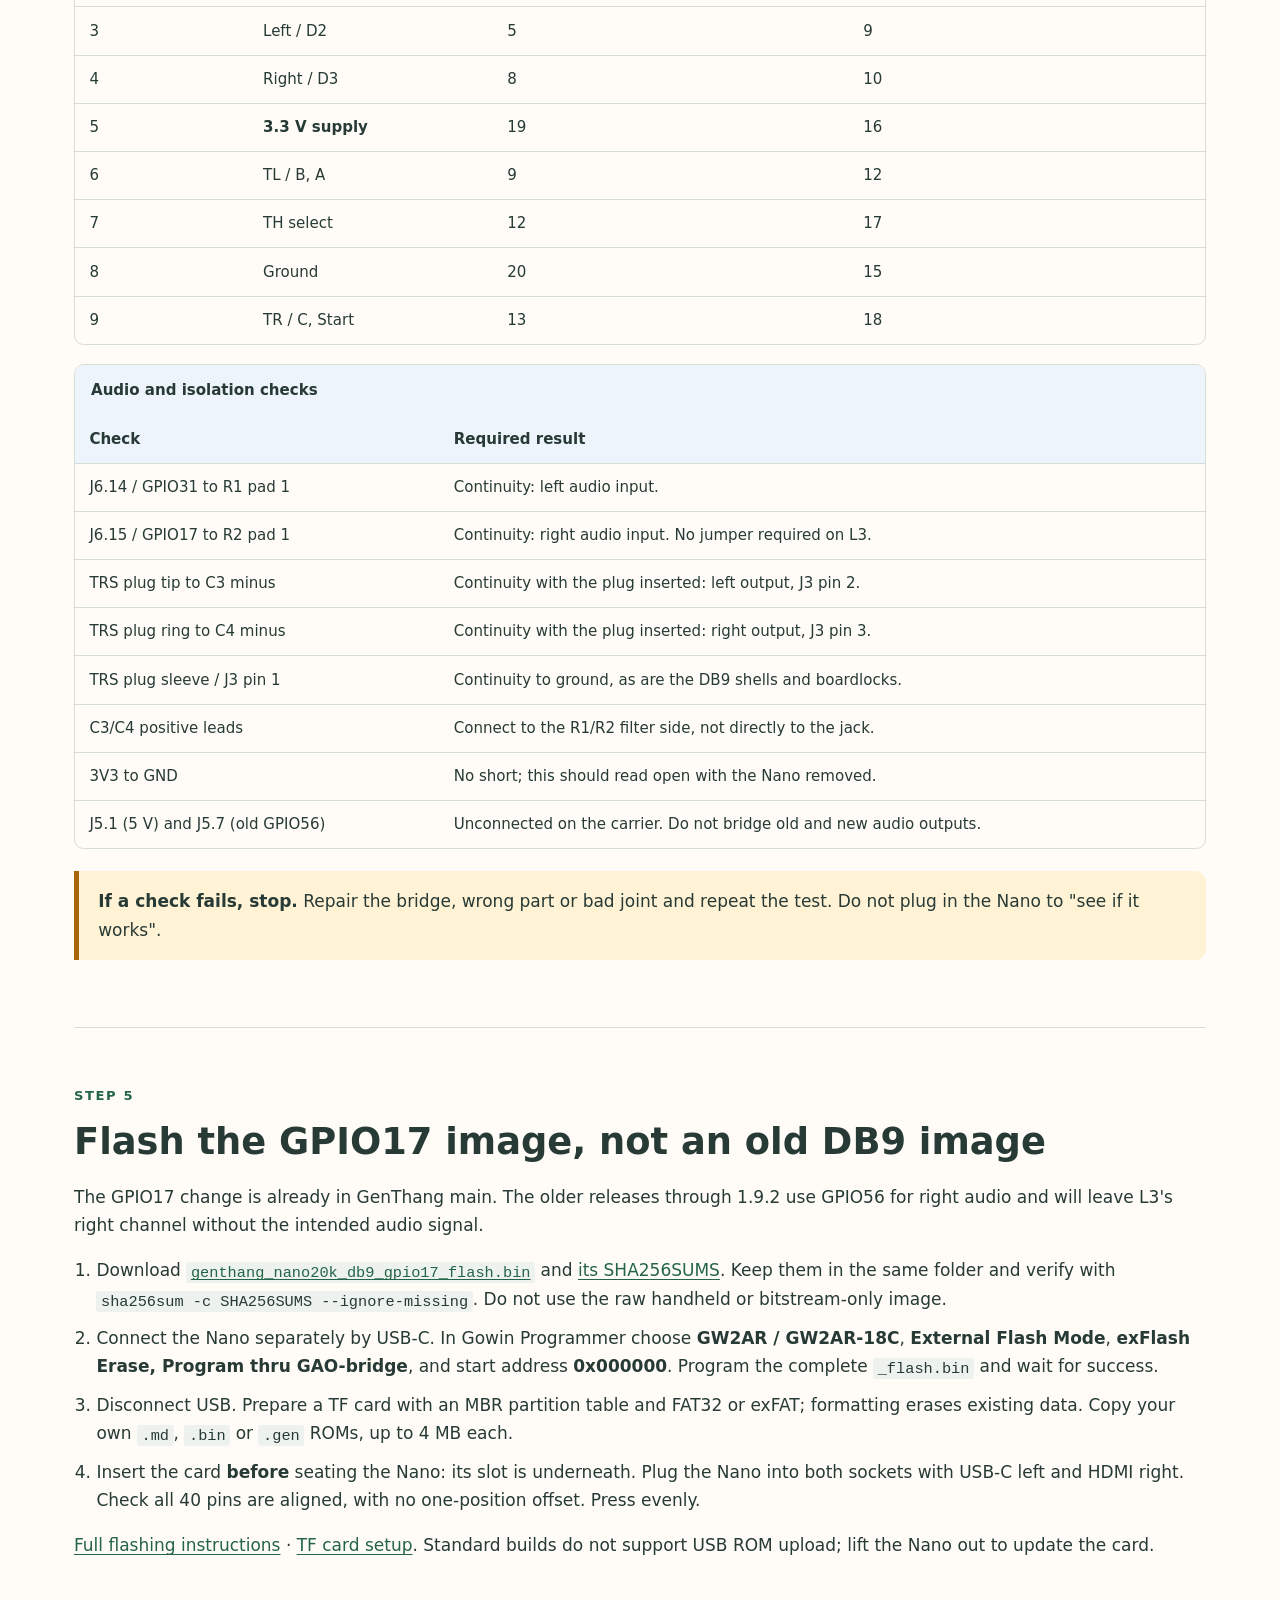
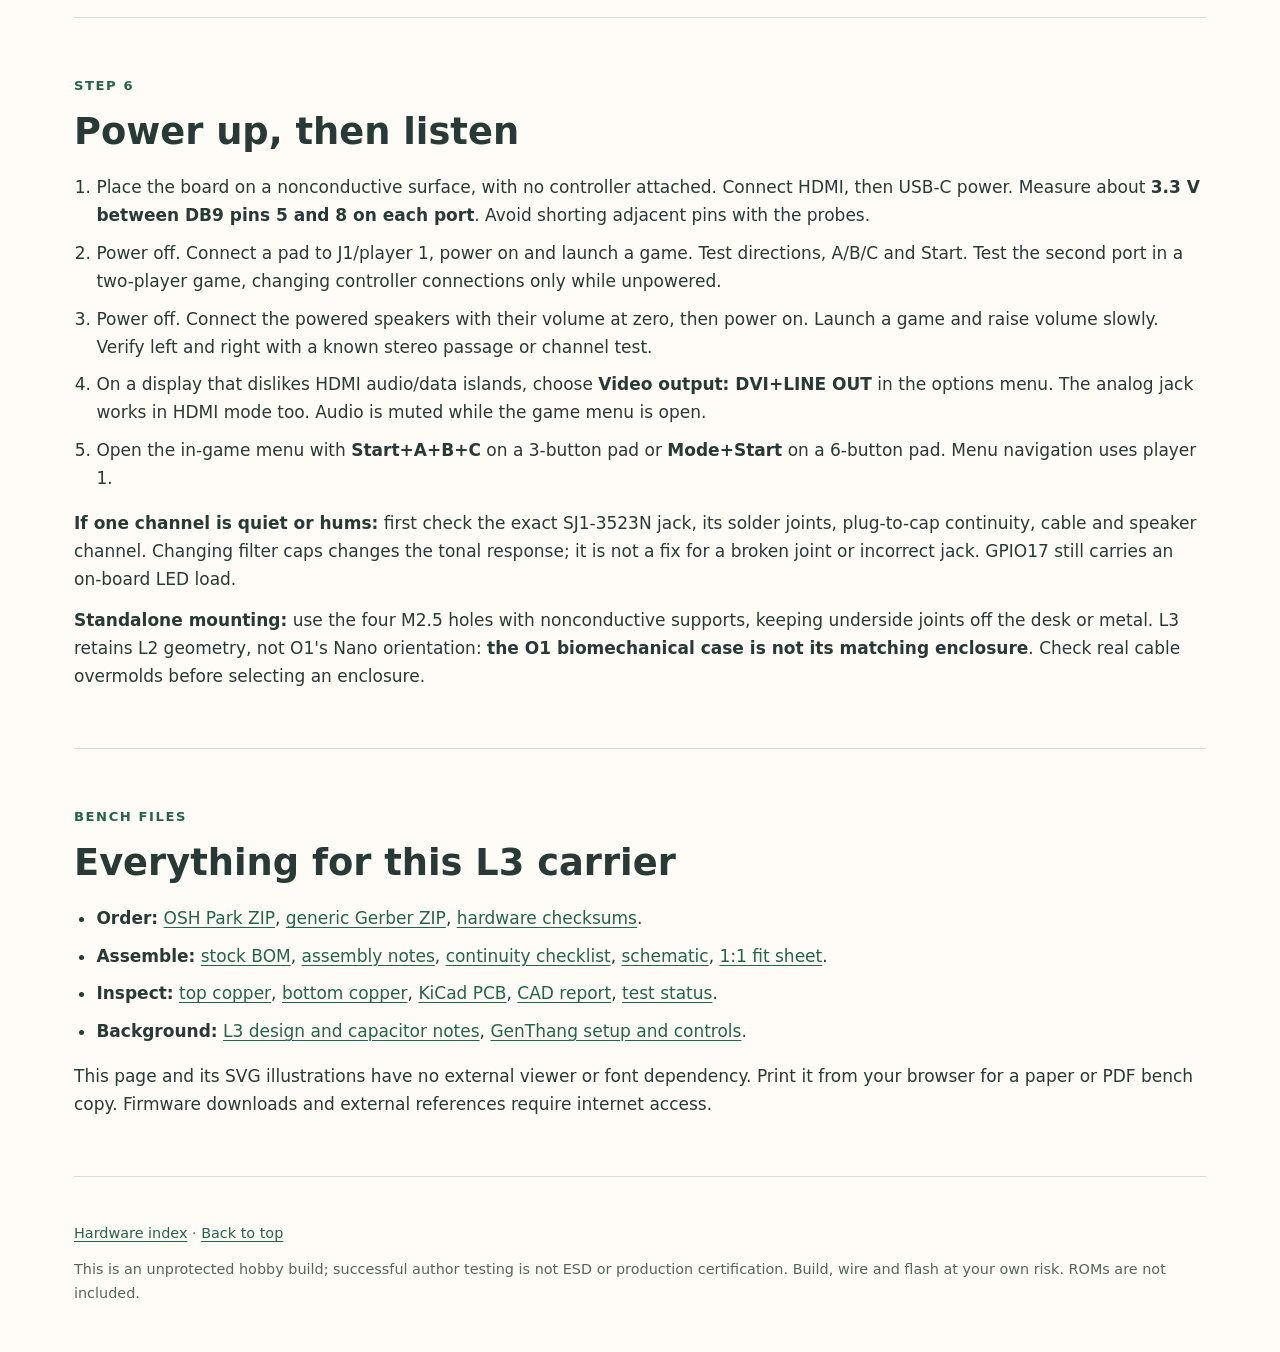
==== commit 3ed10026: "Replace L3 bear presentation with a clear hardware-focused guide Keep the colorful capacitor chooser" ====
--- a/hardware/dual-db9-lineout-pcb/index.html
+++ b/hardware/dual-db9-lineout-pcb/index.html
@@ -3,8 +3,8 @@
 <head>
 <meta charset="utf-8">
 <meta name="viewport" content="width=device-width, initial-scale=1">
-<meta name="description" content="A colorful GenThang L3 dual-DB9 line-out build guide, with a cartoon bear, simple capacitor choices, soldering steps, GPIO17 firmware and electrical checks.">
-<title>GenThang L3 · The bear's guide to stereo line-out</title>
+<meta name="description" content="A colorful GenThang L3 dual-DB9 line-out build guide, with simple capacitor choices, soldering steps, GPIO17 firmware and electrical checks.">
+<title>GenThang L3 · Stereo line-out build guide</title>
 <style>
   :root { color-scheme: light; --bg: #fffcf7; --panel: #fff; --text: #273a35; --muted: #54655e; --line: #d6ddd7; --green: #246447; --blue: #225987; --purple: #654188; --coral: #a24332; }
   * { box-sizing: border-box; }
@@ -37,7 +37,6 @@
   .specs span { color: var(--muted); font-size: .88rem; }
   .notice { border-left: 5px solid var(--blue); background: #edf4fc; padding: 1rem 1.2rem; margin: 1.4rem 0; border-radius: 0 .7rem .7rem 0; }
   .warning { border-color: #a86509; background: #fff2d5; }
-  .bear-note { border-color: var(--coral); background: #fff0e9; }
   .warning-sign { display: inline-block; width: 1.4rem; height: 1.4rem; vertical-align: text-bottom; margin-right: .3rem; }
   section { padding: 2.8rem 0; border-bottom: 1px solid var(--line); }
   .split { display: grid; grid-template-columns: minmax(0, 1fr) minmax(0, 1fr); gap: 2rem; align-items: start; }
@@ -101,7 +100,7 @@
 <header class="hero" id="top">
   <div>
     <p class="eyebrow">L3 build guide · two-player Genesis · stereo line-out</p>
-    <h1>Big games.<br><span>Little caps.<br>Bear-sized enthusiasm.</span></h1>
+    <h1>Build your L3.<br><span>Choose your sound.</span></h1>
     <p class="lede">Build the GenThang L3 carrier: two Genesis controller ports,
       a removable Tang Nano 20K and a 3.5 mm stereo output for powered speakers.
       Everything you solder is through-hole.</p>
@@ -113,8 +112,8 @@
       OSH Park. <a href="TEST-STATUS.md">Test scope and limits</a>.</p>
   </div>
   <figure>
-    <img src="assets/bear.svg" width="480" height="440" alt="Bramble, a smiling cartoon bear in blue overalls, holding two matching filter capacitors">
-    <figcaption>Bramble's big rule: pick one filter value, then buy a matching pair.</figcaption>
+    <img class="technical" src="board-top.svg" width="1000" height="700" alt="L3 carrier top view showing the rear stereo audio circuit and front DB9 controller ports">
+    <figcaption>L3 carrier: stereo audio at the rear, two DB9 controller ports at the front.</figcaption>
   </figure>
 </header>
 <main>
@@ -134,10 +133,6 @@
     <b>3.3 V only, never 5 V</b>. There are no port fuses, level shifters or ESD
     protection. Leave the Nano's LCD and speaker connectors empty.
     Line-out is for <b>powered speakers or an amplifier, not direct headphones</b>.
-  </aside>
-  <aside class="notice bear-note">
-    <b>Humans assemble. Cartoon bears supervise.</b> Claws are not soldering tools,
-    and honey is not thermal paste. Real bears: please find a human with opposable thumbs.
   </aside>
 
   <section id="parts">
@@ -375,15 +370,14 @@
       <li><b>Background:</b> <a href="README.md">L3 design and capacitor notes</a>,
         <a href="https://github.com/shawnchivers/genthang">GenThang setup and controls</a>.</li>
     </ul>
-    <p>This page and its original cartoon/SVG illustrations have no external viewer or
+    <p>This page and its SVG illustrations have no external viewer or
       font dependency. Print it from your browser for a paper or PDF bench copy.
       Firmware downloads and external references require internet access.</p>
   </section>
 </main>
 <footer>
   <p><a href="../README.md">Hardware index</a> · <a href="#top">Back to top</a></p>
-  <p>Bramble is an original cartoon mascot, not a qualified technician. This is an
-    unprotected hobby build; successful author testing is not ESD or production
+  <p>This is an unprotected hobby build; successful author testing is not ESD or production
     certification. Build, wire and flash at your own risk. ROMs are not included.</p>
 </footer>
 </body>
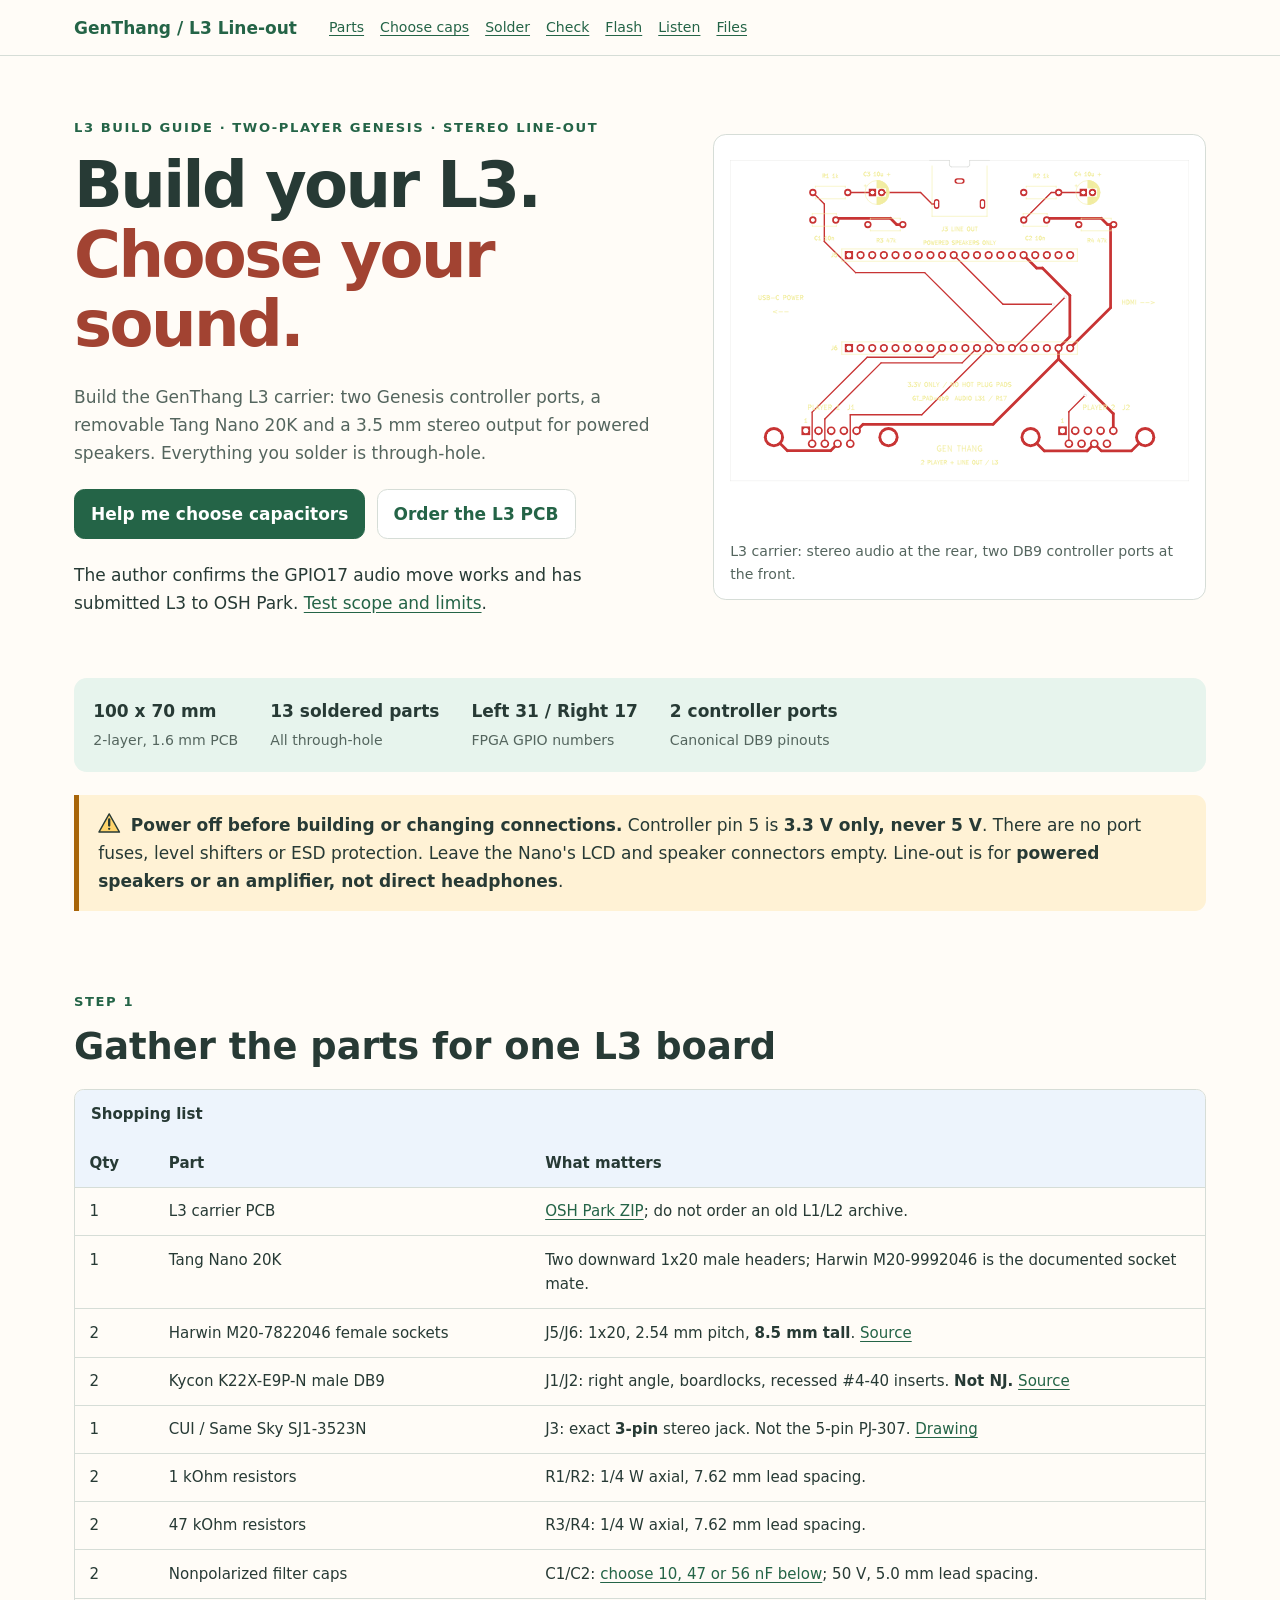
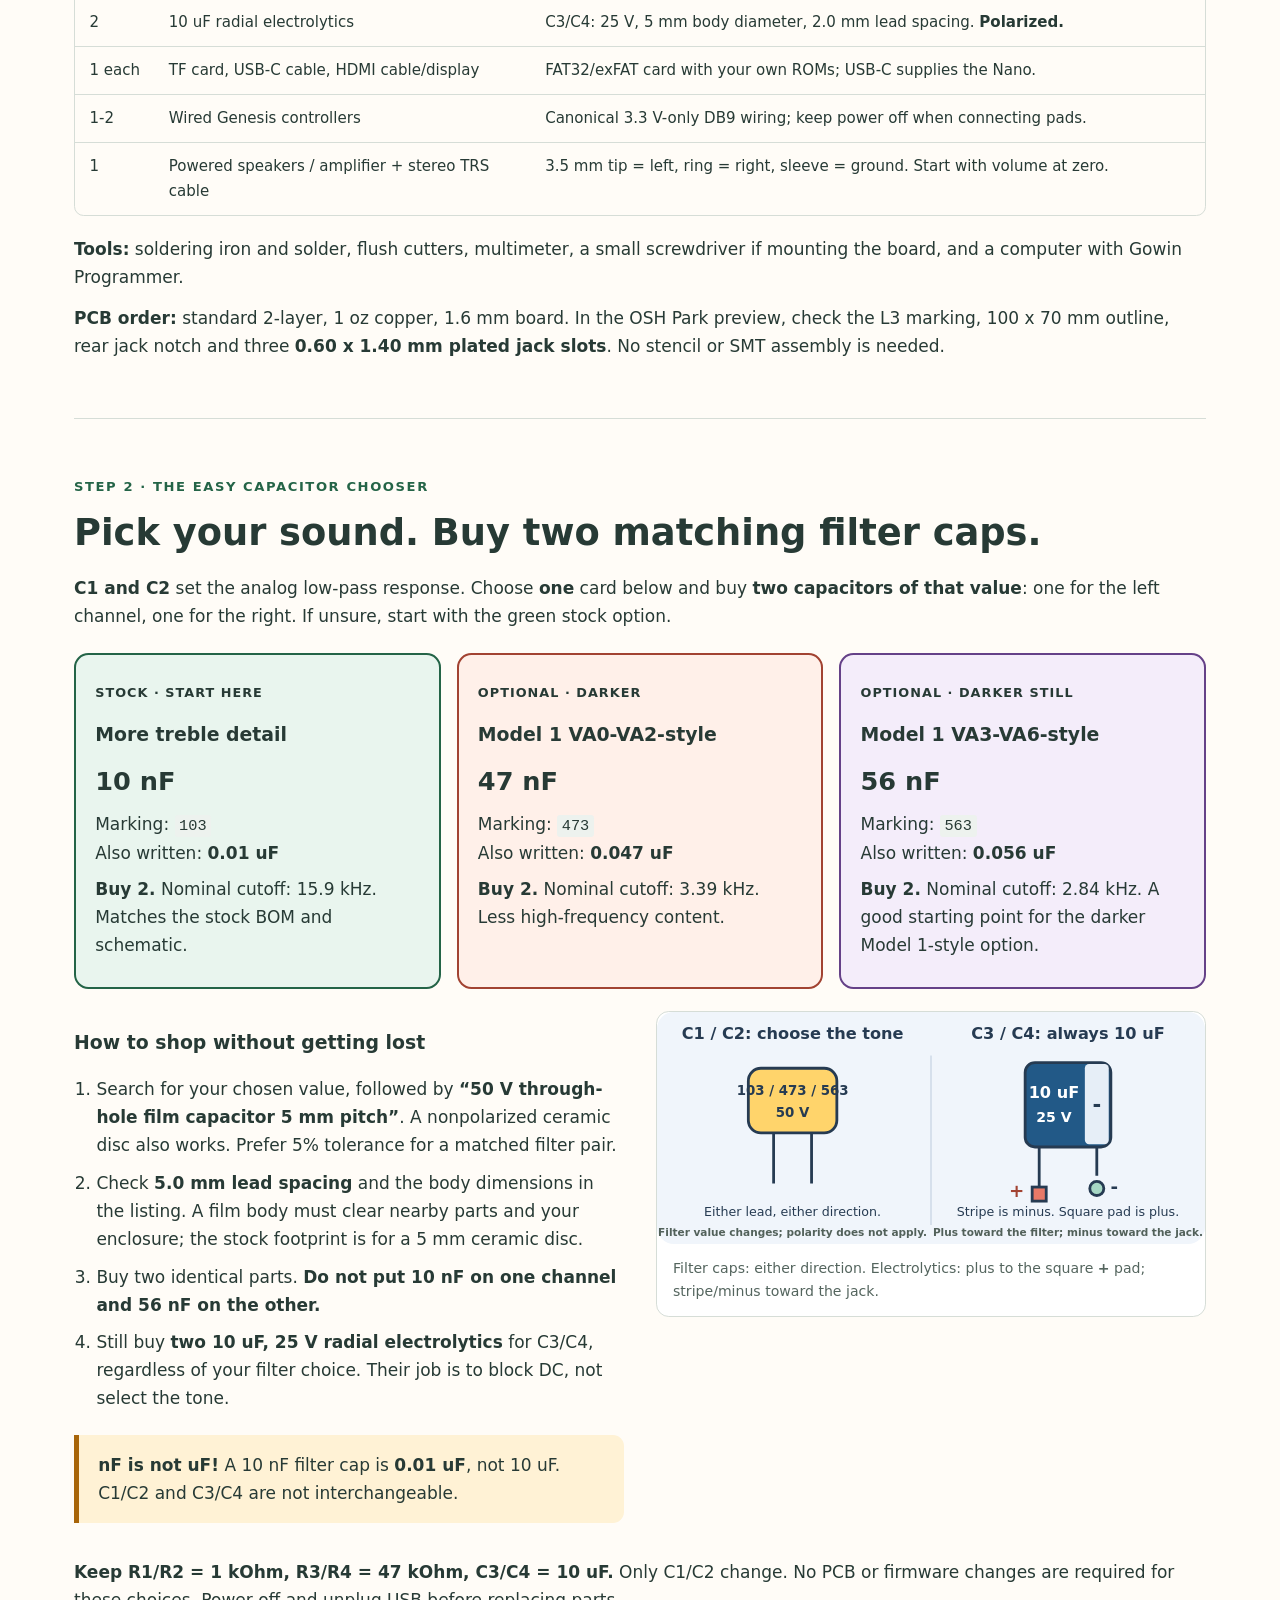
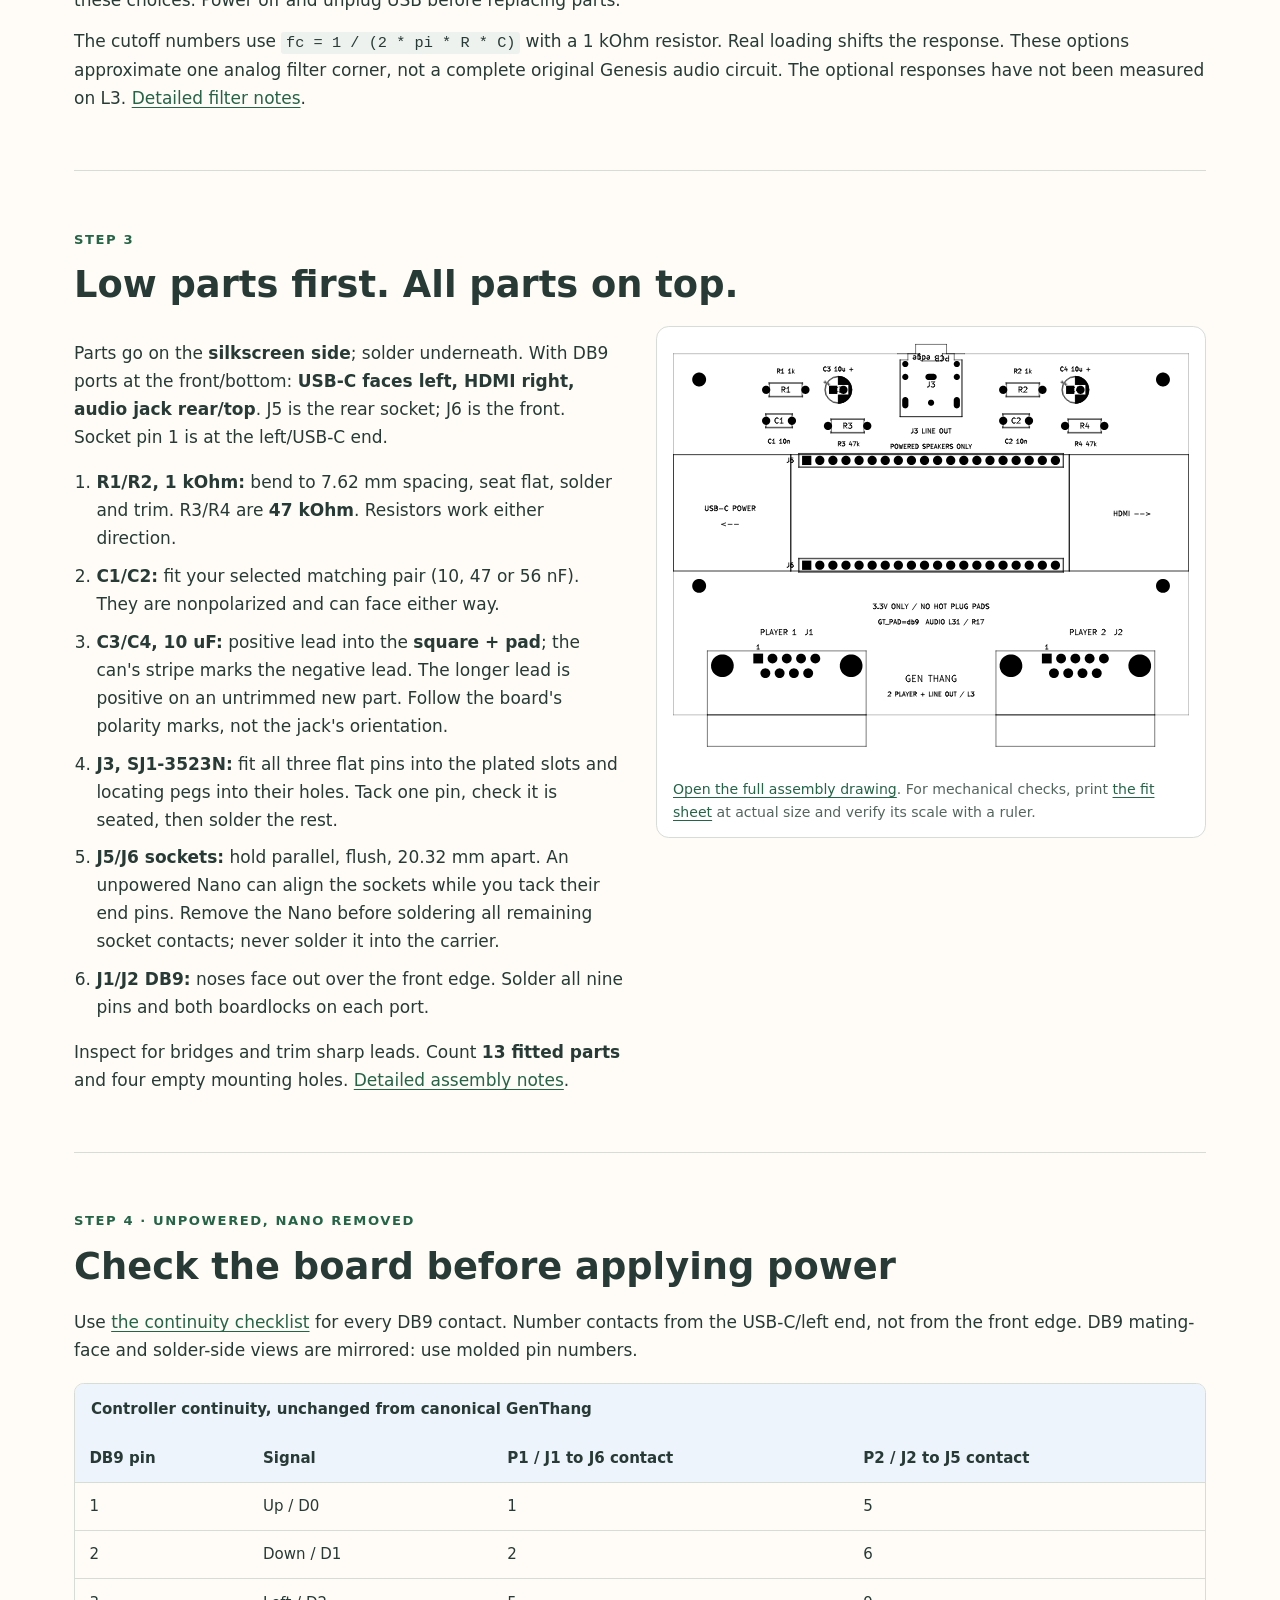
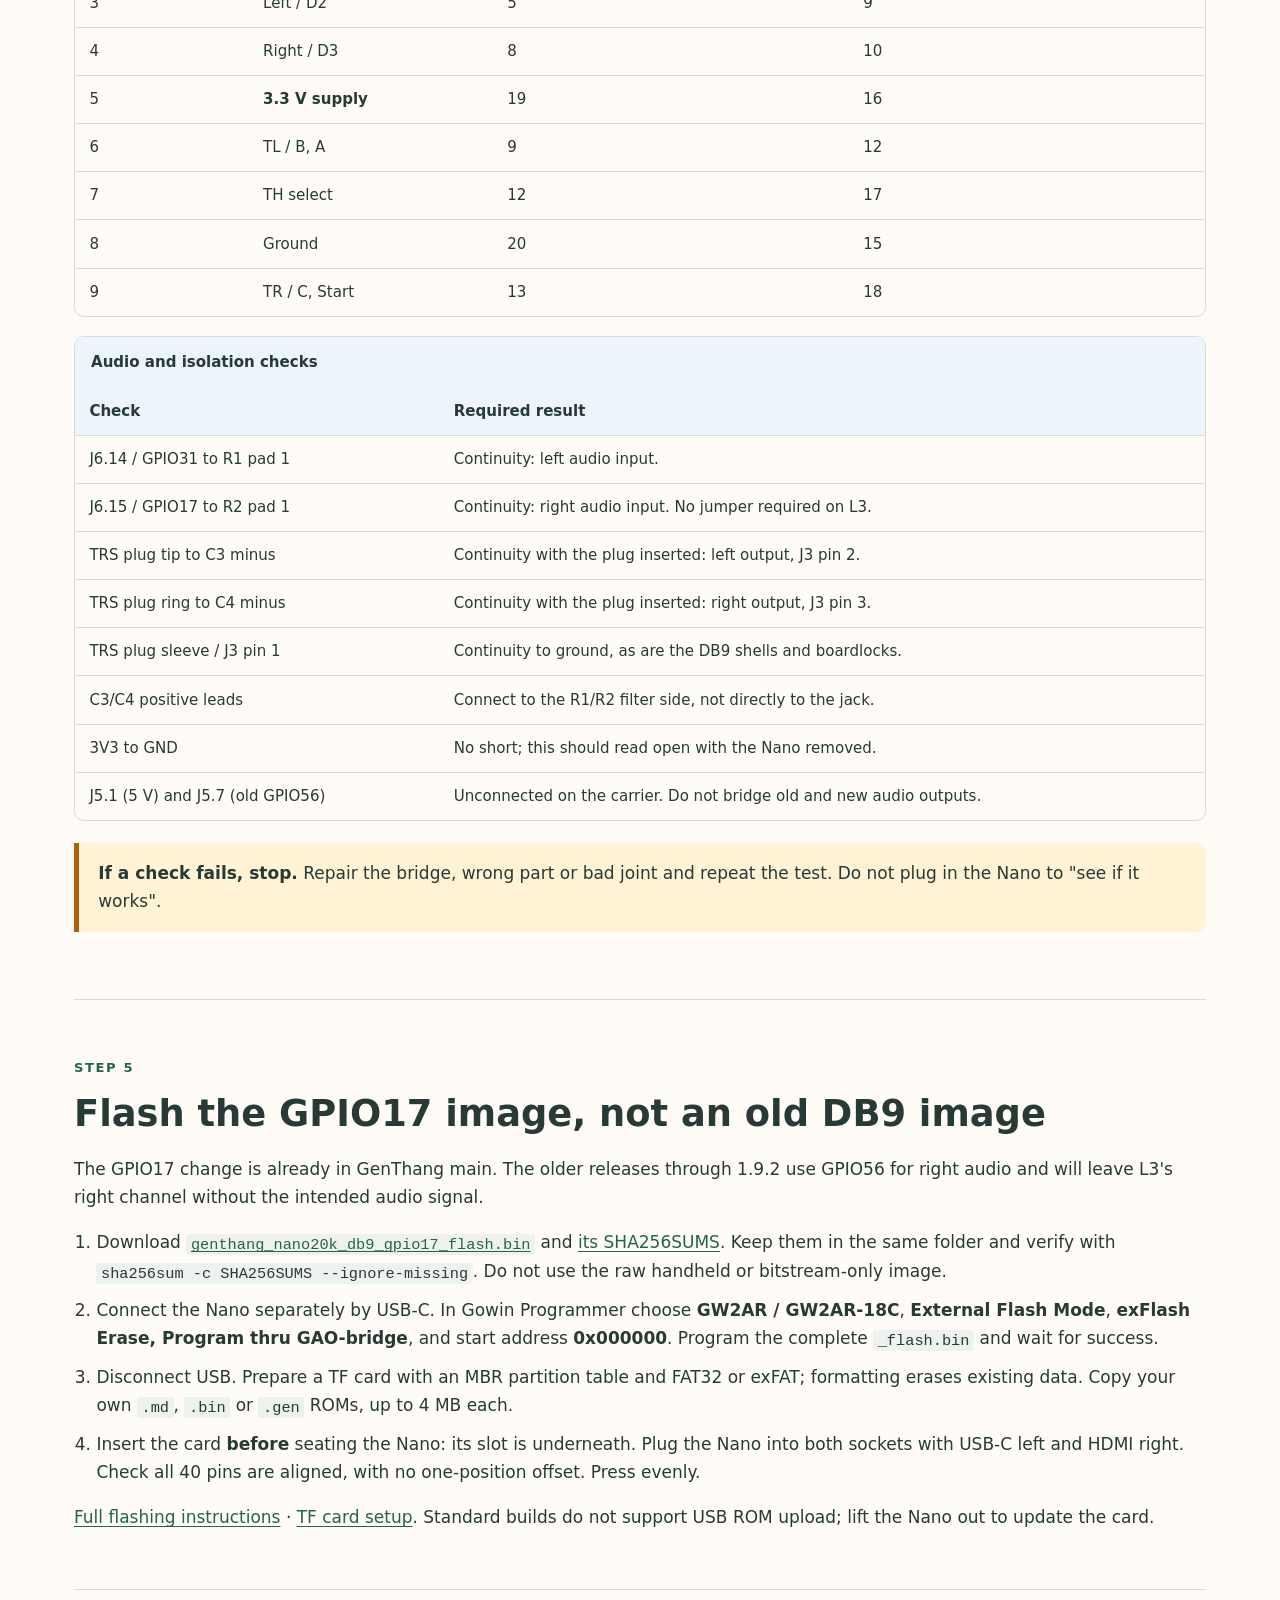
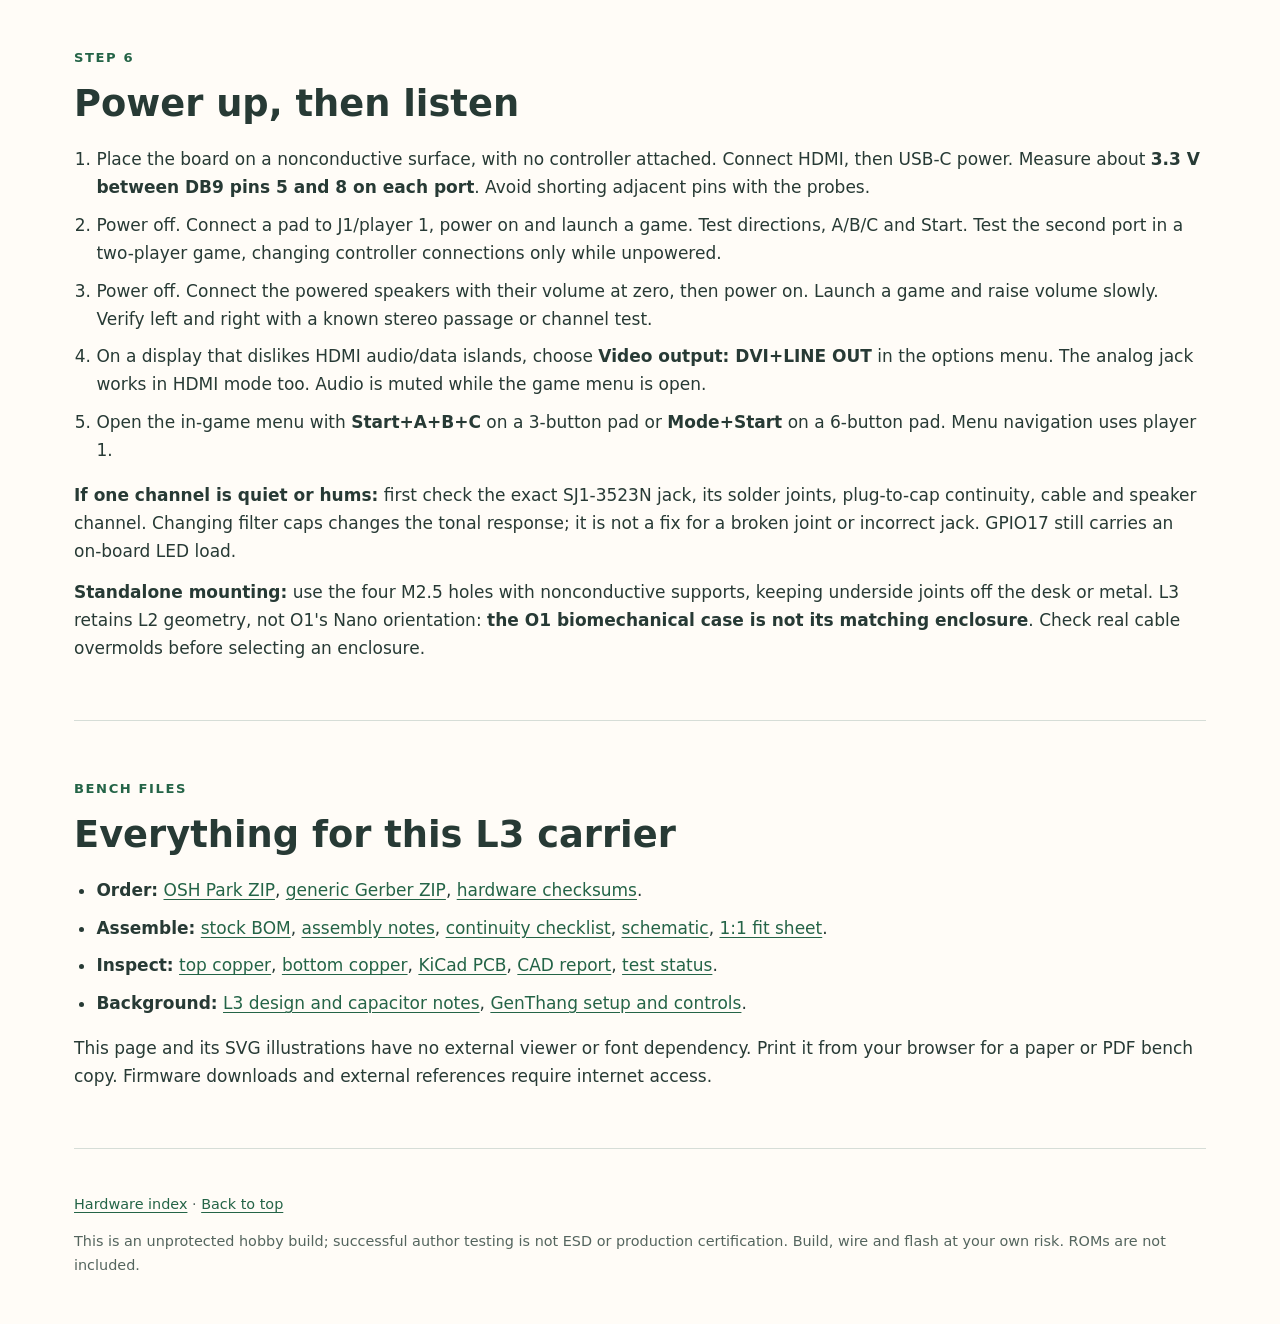
==== commit 992aa232: "Remove PJ-307 substitution warning from build guide Co-authored-by: Copilot <223556219+Copilot@users" ====
--- a/hardware/dual-db9-lineout-pcb/index.html
+++ b/hardware/dual-db9-lineout-pcb/index.html
@@ -238,7 +238,7 @@
             on an untrimmed new part. Follow the board's polarity marks, not the jack's orientation.</li>
           <li><b>J3, SJ1-3523N:</b> fit all three flat pins into the plated slots
             and locating pegs into their holes. Tack one pin, check it is seated,
-            then solder the rest. <b>Do not substitute the 5-pin PJ-307.</b></li>
+            then solder the rest.</li>
           <li><b>J5/J6 sockets:</b> hold parallel, flush, 20.32 mm apart.
             An unpowered Nano can align the sockets while you tack their end pins.
             Remove the Nano before soldering all remaining socket contacts; never solder it into the carrier.</li>
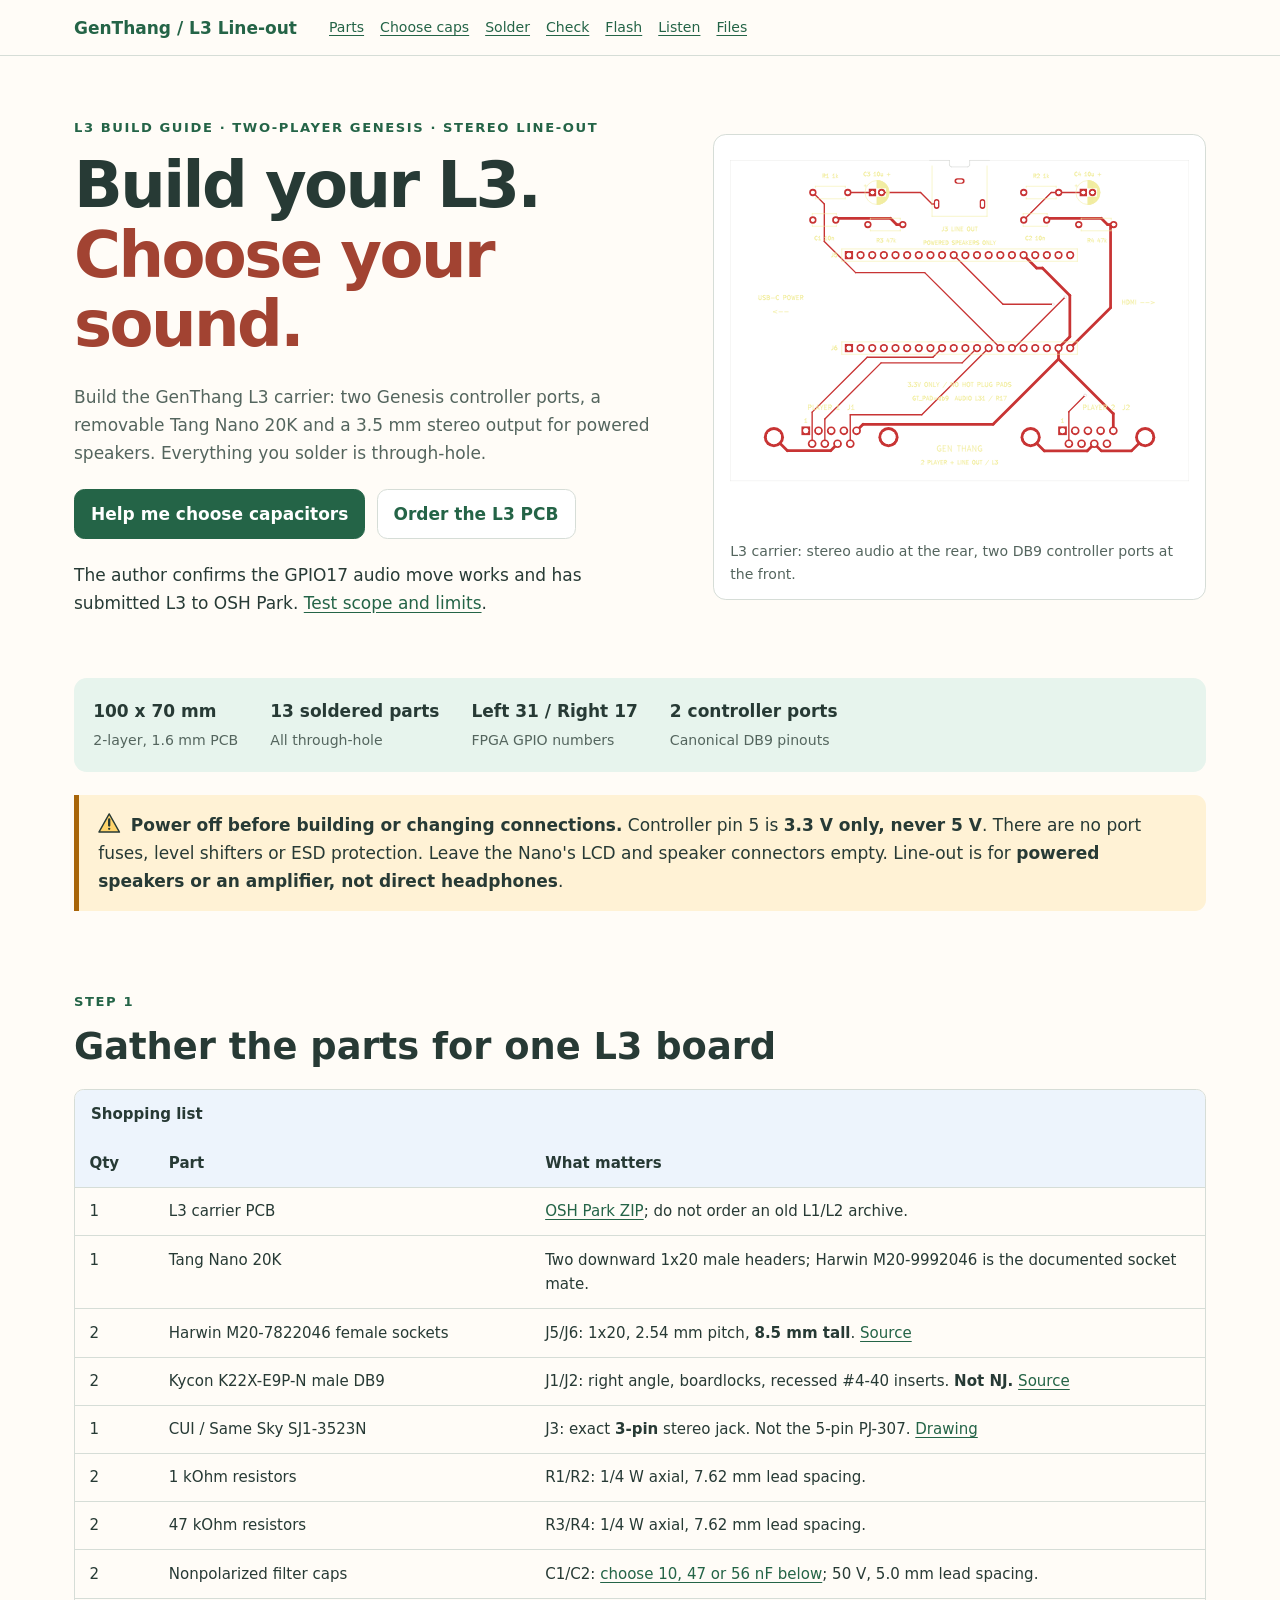
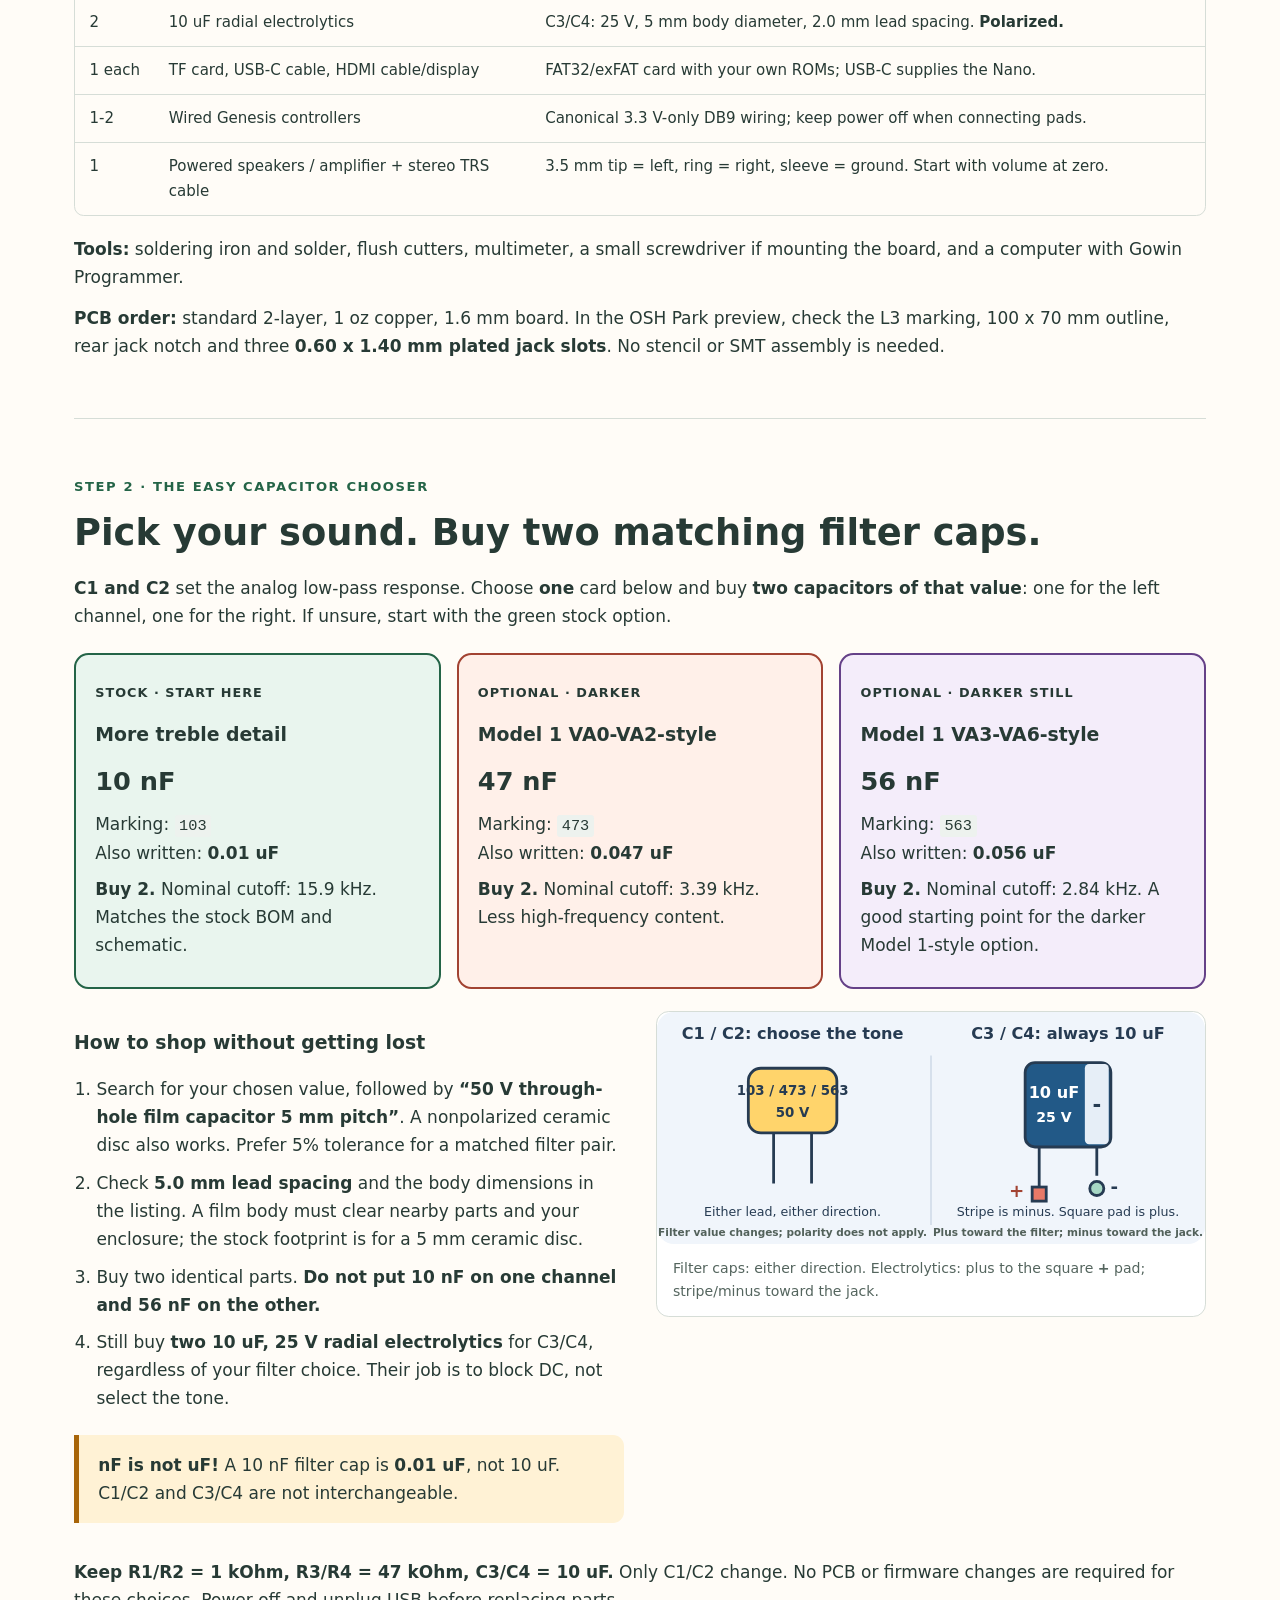
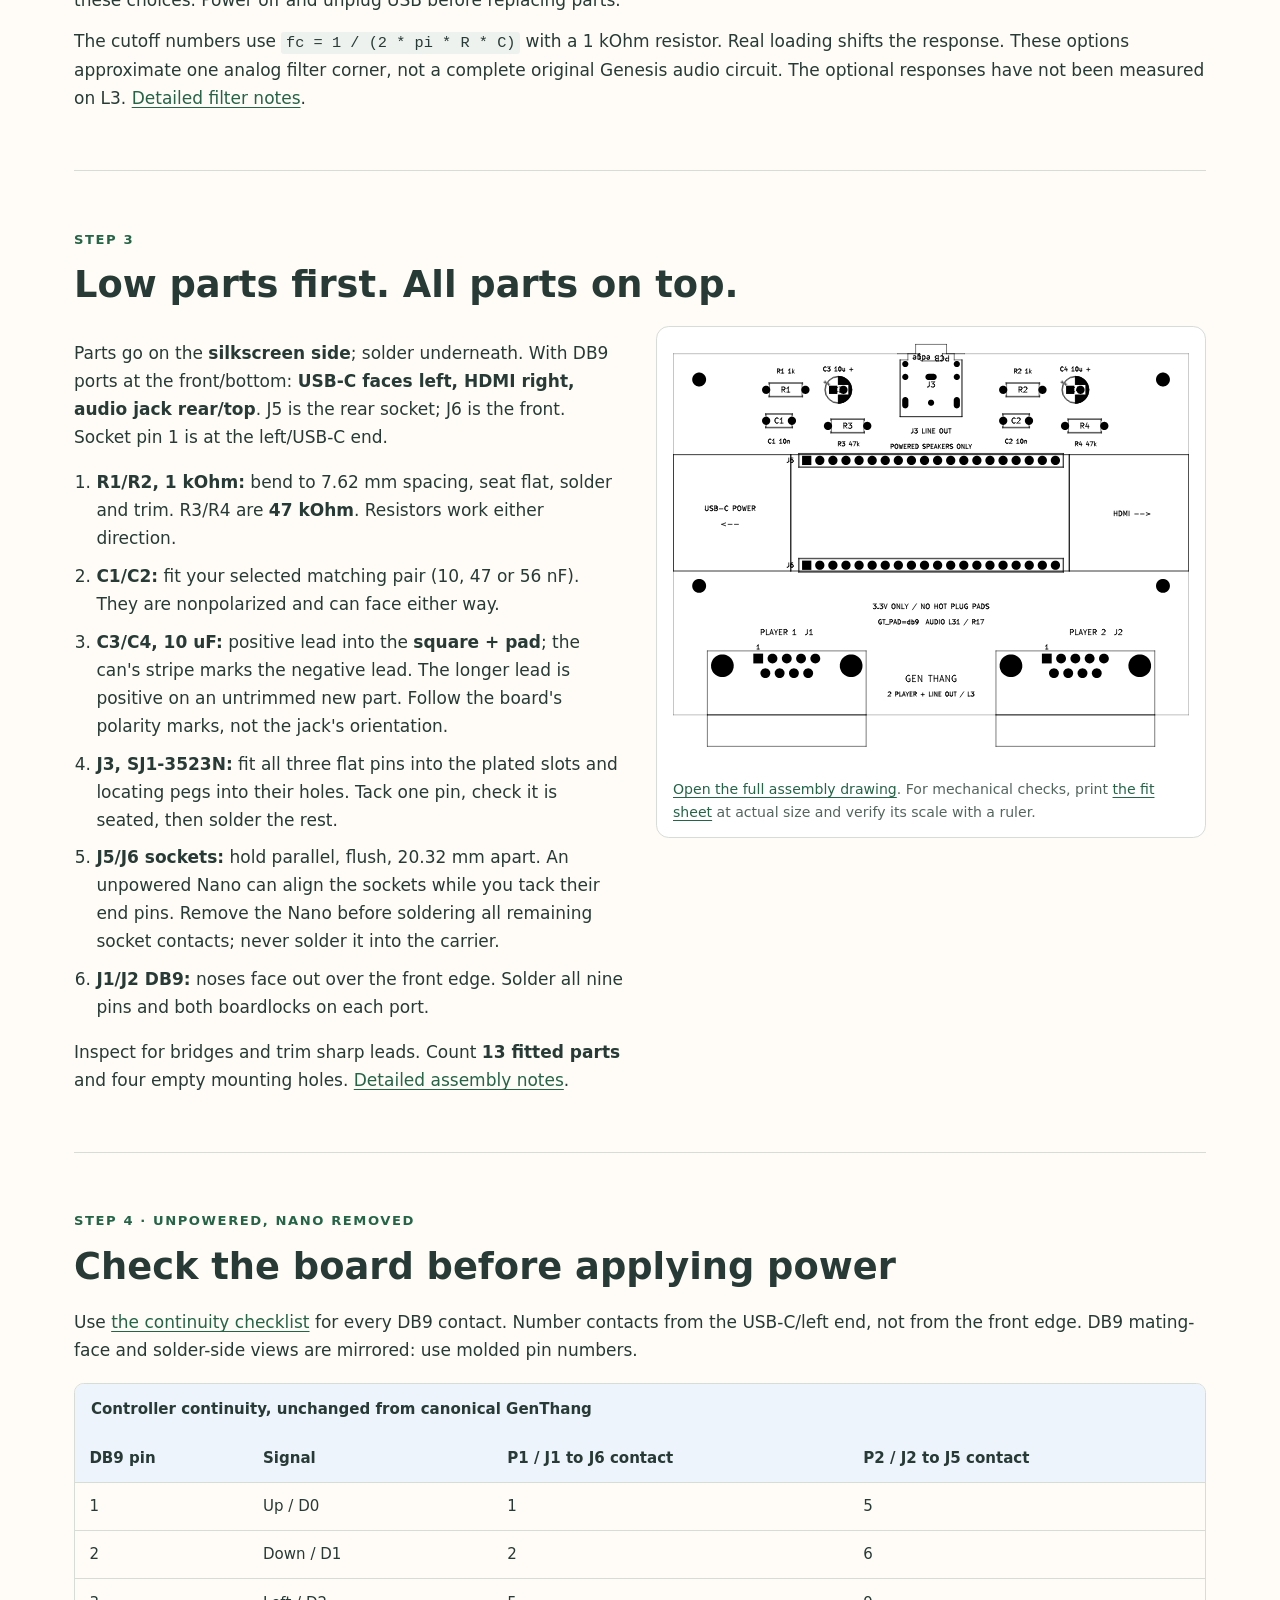
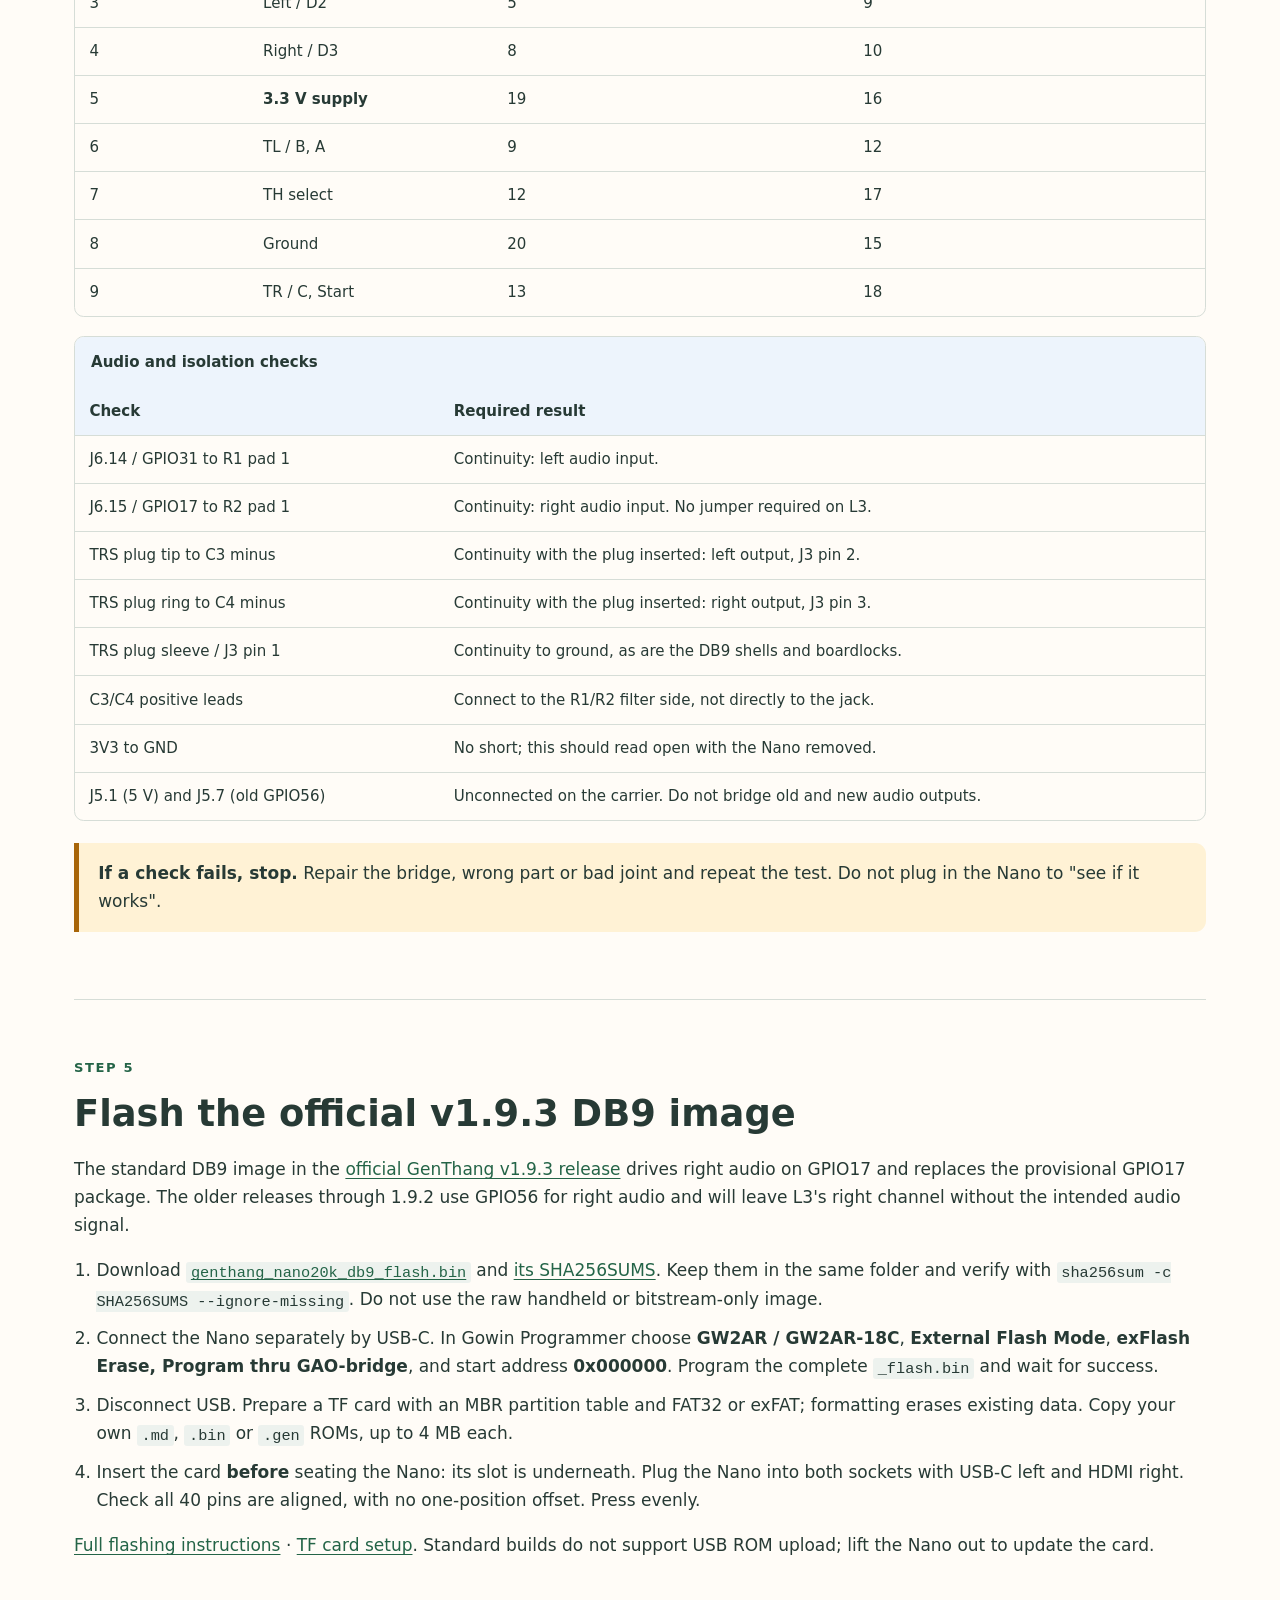
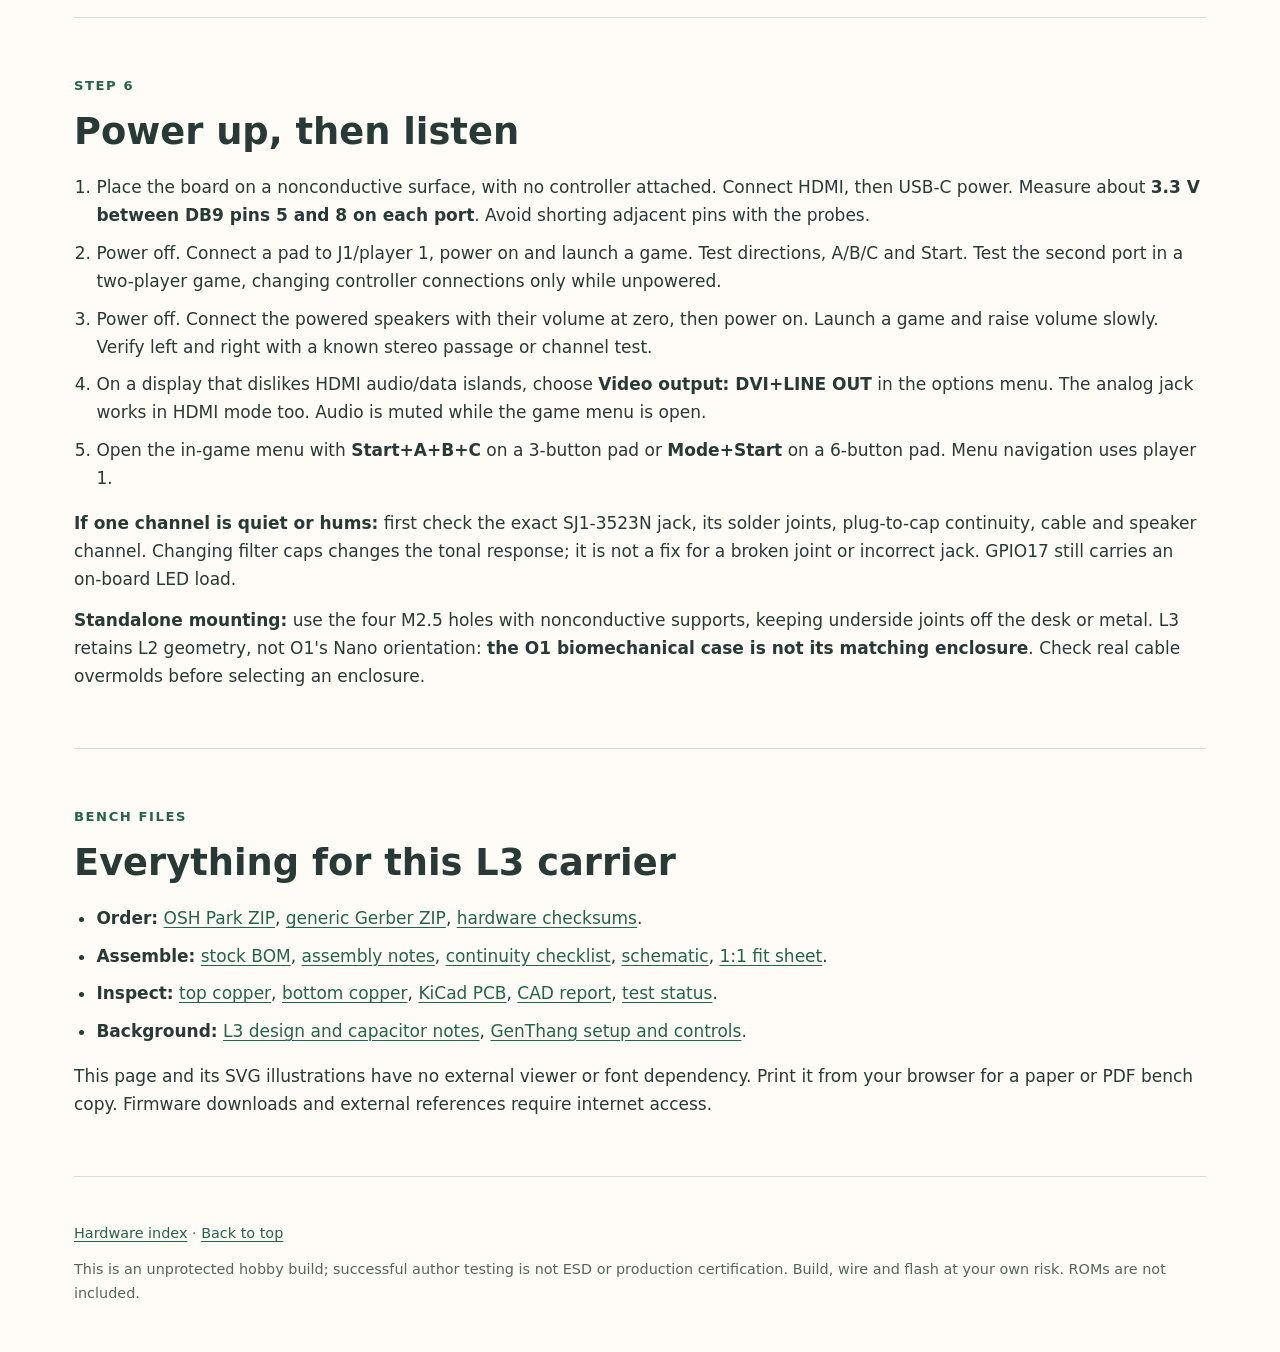
==== commit 73662d94: "Use official v1.9.3 downloads for L3 line-out Co-authored-by: Copilot <223556219+Copilot@users.norep" ====
--- a/hardware/dual-db9-lineout-pcb/index.html
+++ b/hardware/dual-db9-lineout-pcb/index.html
@@ -302,13 +302,15 @@
   </section>
 
   <section id="flash">
-    <p class="step-number">Step 5</p><h2>Flash the GPIO17 image, not an old DB9 image</h2>
-    <p>The GPIO17 change is already in GenThang main. The older releases through
+    <p class="step-number">Step 5</p><h2>Flash the official v1.9.3 DB9 image</h2>
+    <p>The standard DB9 image in the
+      <a href="https://github.com/shawnchivers/genthang/releases/tag/v1.9.3">official GenThang v1.9.3 release</a>
+      drives right audio on GPIO17 and replaces the provisional GPIO17 package. The older releases through
       1.9.2 use GPIO56 for right audio and will leave L3's right channel without the
       intended audio signal.</p>
     <ol>
-      <li>Download <a href="https://raw.githubusercontent.com/shawnchivers/genthang/main/builds/db9-gpio17/genthang_nano20k_db9_gpio17_flash.bin" download><code>genthang_nano20k_db9_gpio17_flash.bin</code></a>
-        and <a href="https://raw.githubusercontent.com/shawnchivers/genthang/main/builds/db9-gpio17/SHA256SUMS">its SHA256SUMS</a>.
+      <li>Download <a href="https://github.com/shawnchivers/genthang/releases/download/v1.9.3/genthang_nano20k_db9_flash.bin" download><code>genthang_nano20k_db9_flash.bin</code></a>
+        and <a href="https://github.com/shawnchivers/genthang/releases/download/v1.9.3/SHA256SUMS">its SHA256SUMS</a>.
         Keep them in the same folder and verify with
         <code>sha256sum -c SHA256SUMS --ignore-missing</code>. Do not use the raw handheld or bitstream-only image.</li>
       <li>Connect the Nano separately by USB-C. In Gowin Programmer choose
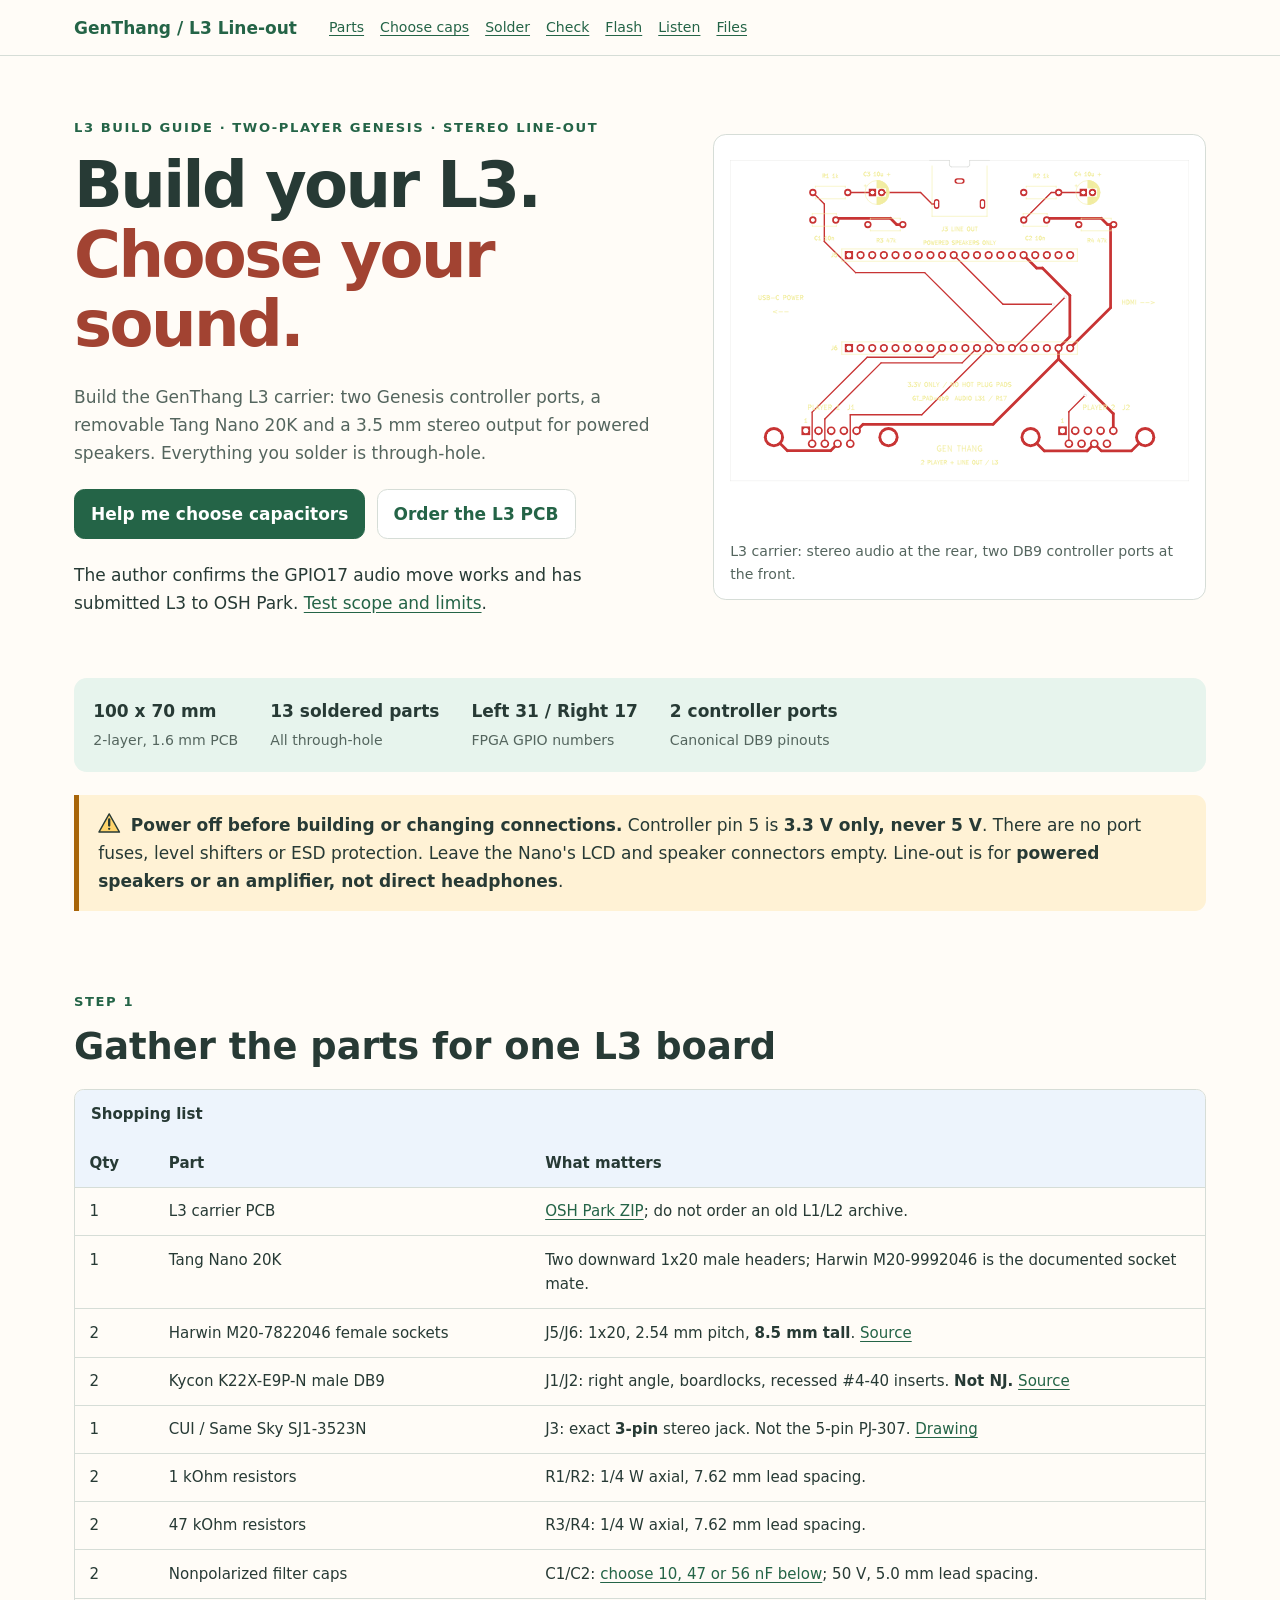
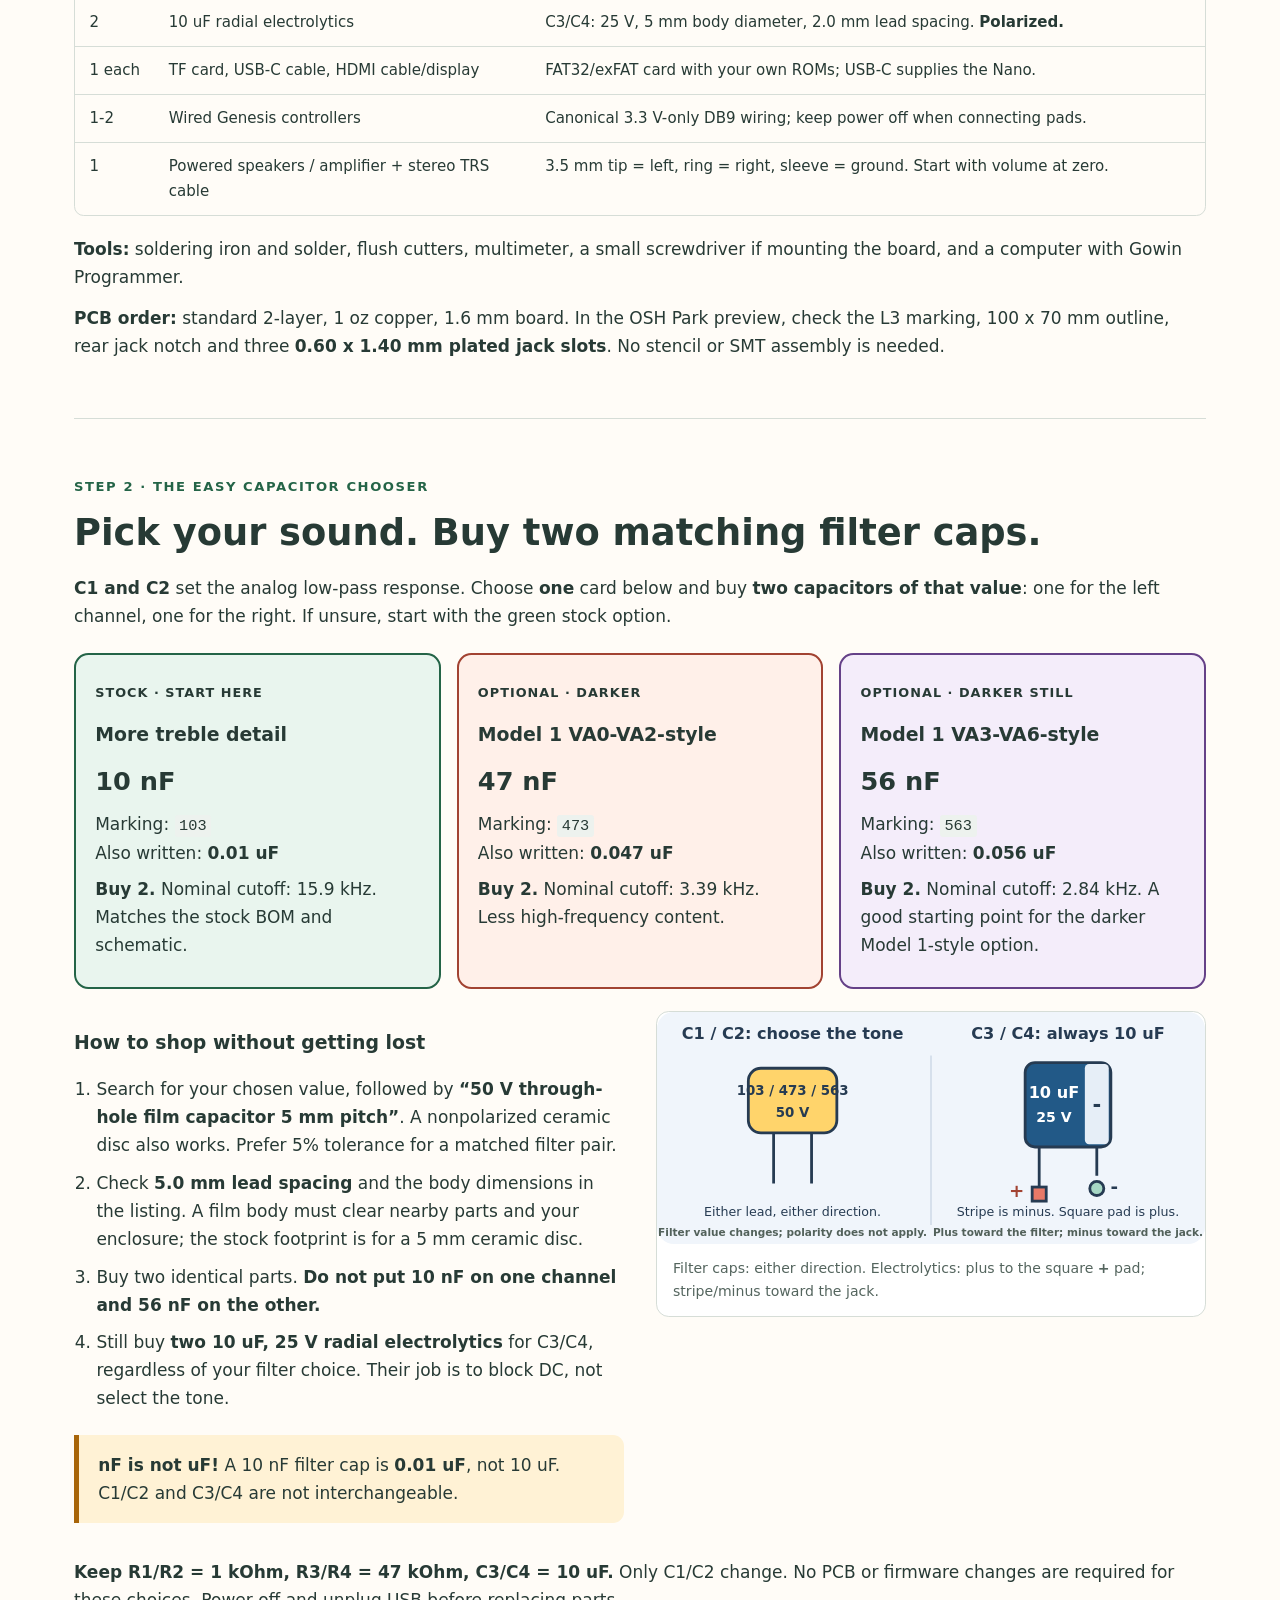
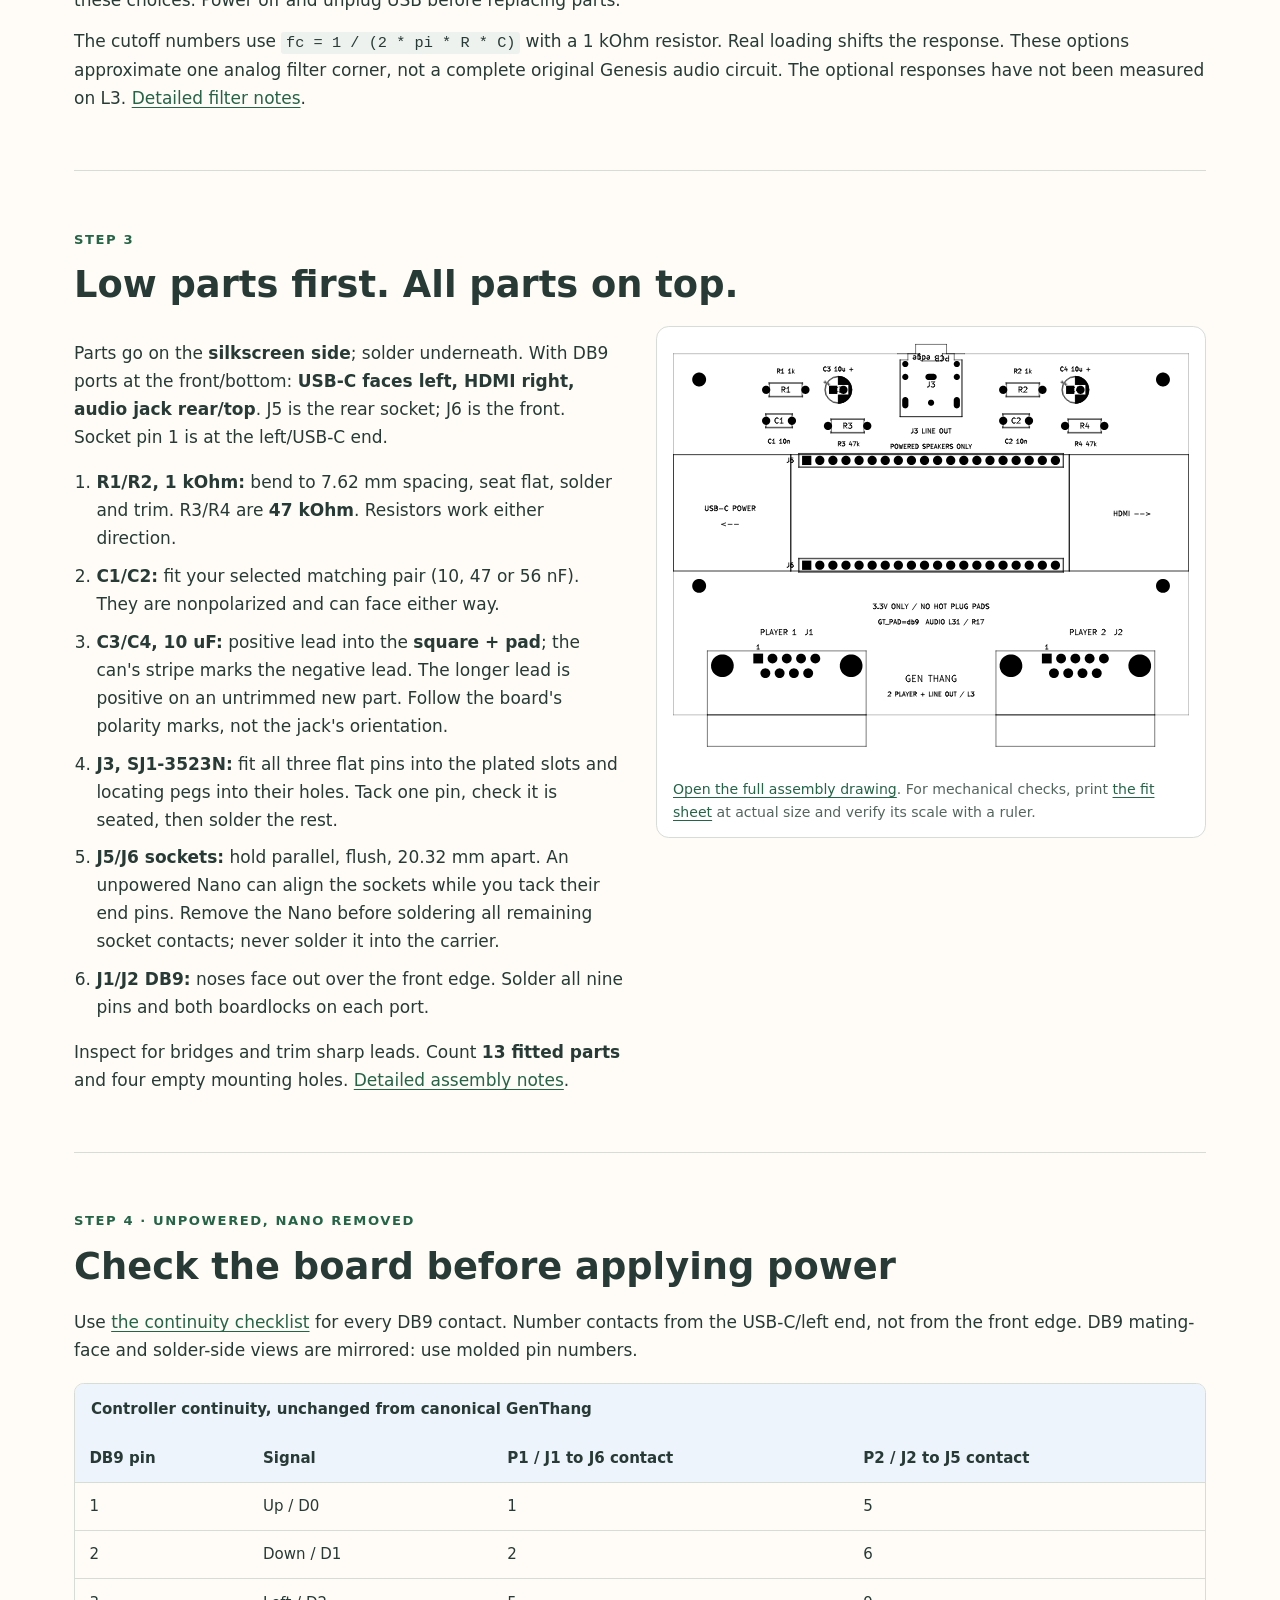
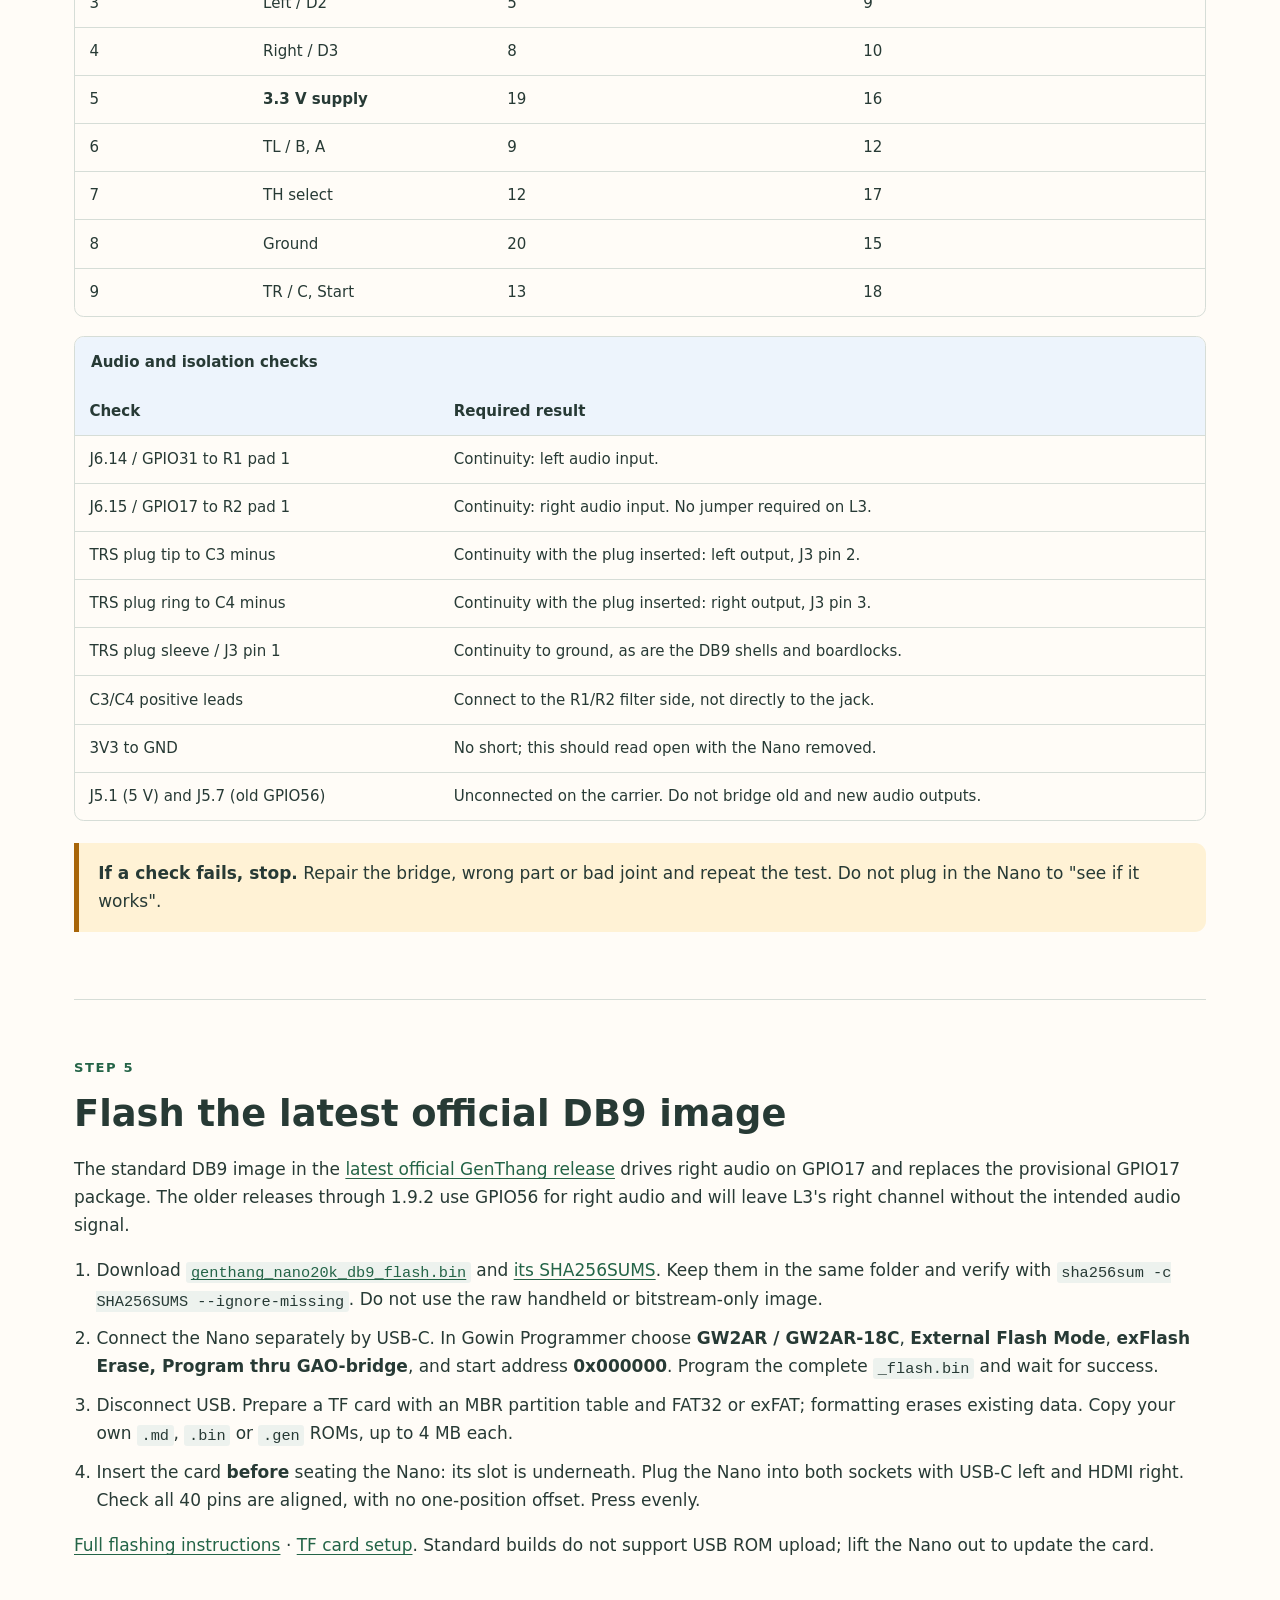
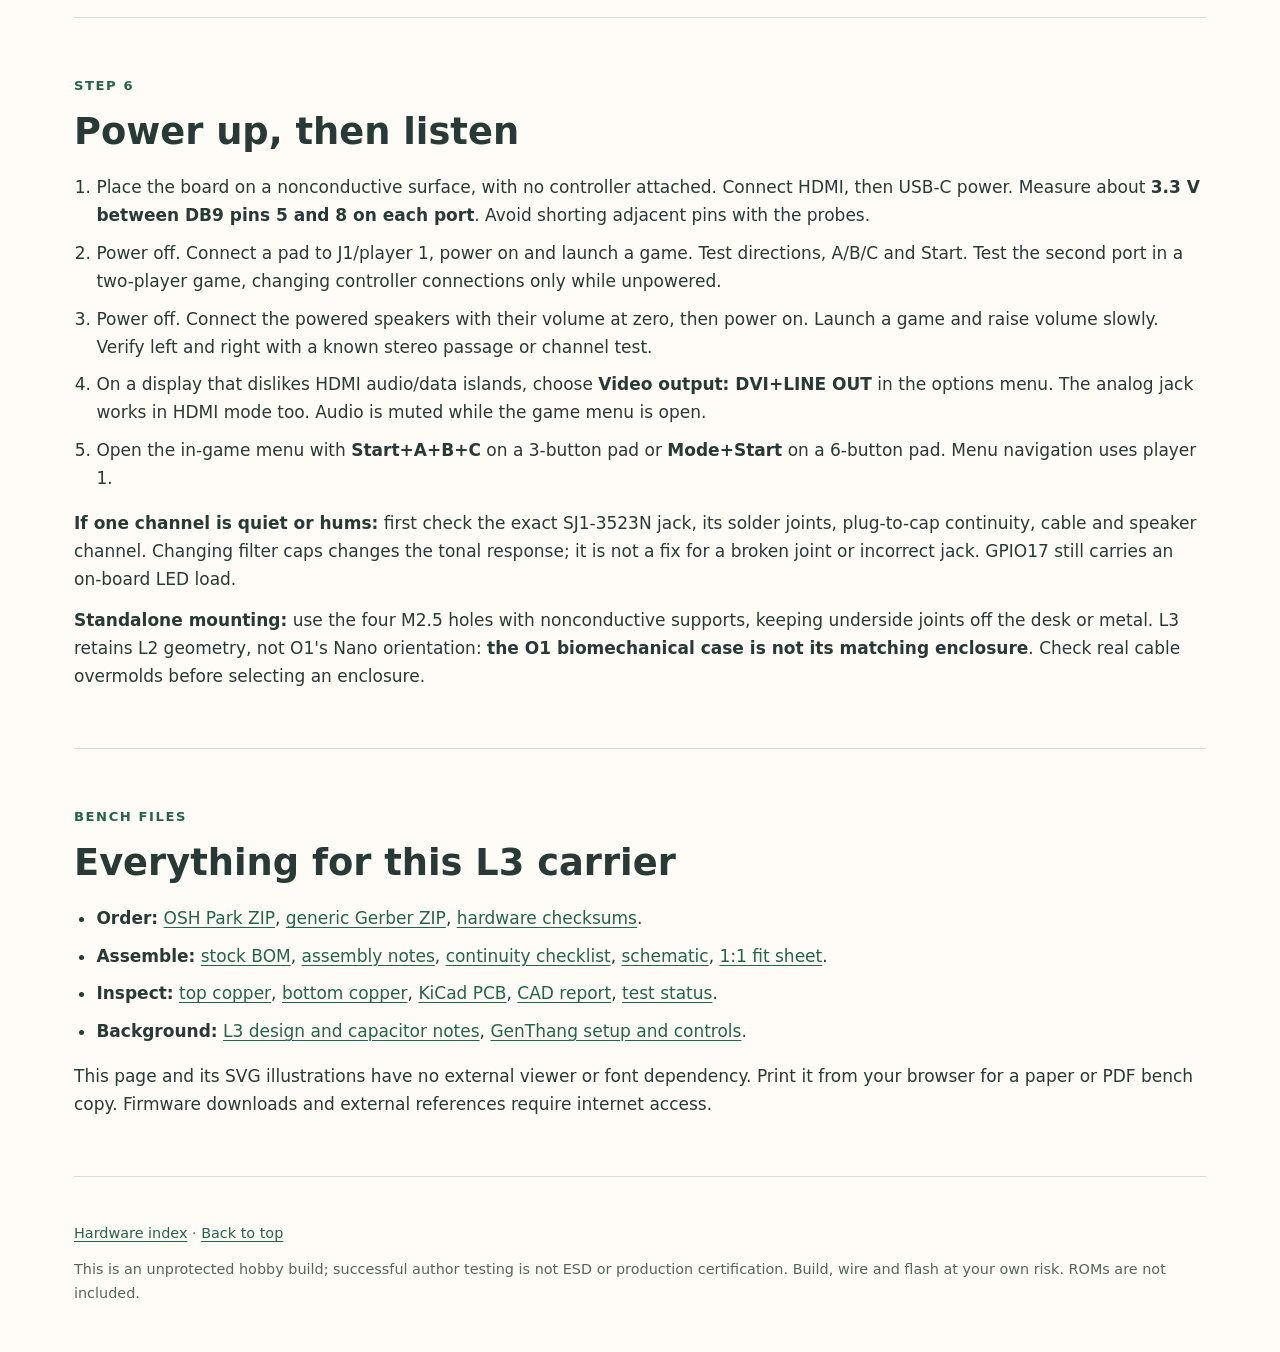
==== commit 7e460174: "docs: correct build testing status and use latest releases Co-authored-by: Copilot <223556219+Copilo" ====
--- a/hardware/dual-db9-lineout-pcb/index.html
+++ b/hardware/dual-db9-lineout-pcb/index.html
@@ -302,15 +302,15 @@
   </section>
 
   <section id="flash">
-    <p class="step-number">Step 5</p><h2>Flash the official v1.9.3 DB9 image</h2>
+    <p class="step-number">Step 5</p><h2>Flash the latest official DB9 image</h2>
     <p>The standard DB9 image in the
-      <a href="https://github.com/shawnchivers/genthang/releases/tag/v1.9.3">official GenThang v1.9.3 release</a>
+      <a href="https://github.com/shawnchivers/genthang/releases/latest">latest official GenThang release</a>
       drives right audio on GPIO17 and replaces the provisional GPIO17 package. The older releases through
       1.9.2 use GPIO56 for right audio and will leave L3's right channel without the
       intended audio signal.</p>
     <ol>
-      <li>Download <a href="https://github.com/shawnchivers/genthang/releases/download/v1.9.3/genthang_nano20k_db9_flash.bin" download><code>genthang_nano20k_db9_flash.bin</code></a>
-        and <a href="https://github.com/shawnchivers/genthang/releases/download/v1.9.3/SHA256SUMS">its SHA256SUMS</a>.
+      <li>Download <a href="https://github.com/shawnchivers/genthang/releases/latest/download/genthang_nano20k_db9_flash.bin" download><code>genthang_nano20k_db9_flash.bin</code></a>
+        and <a href="https://github.com/shawnchivers/genthang/releases/latest/download/SHA256SUMS">its SHA256SUMS</a>.
         Keep them in the same folder and verify with
         <code>sha256sum -c SHA256SUMS --ignore-missing</code>. Do not use the raw handheld or bitstream-only image.</li>
       <li>Connect the Nano separately by USB-C. In Gowin Programmer choose
